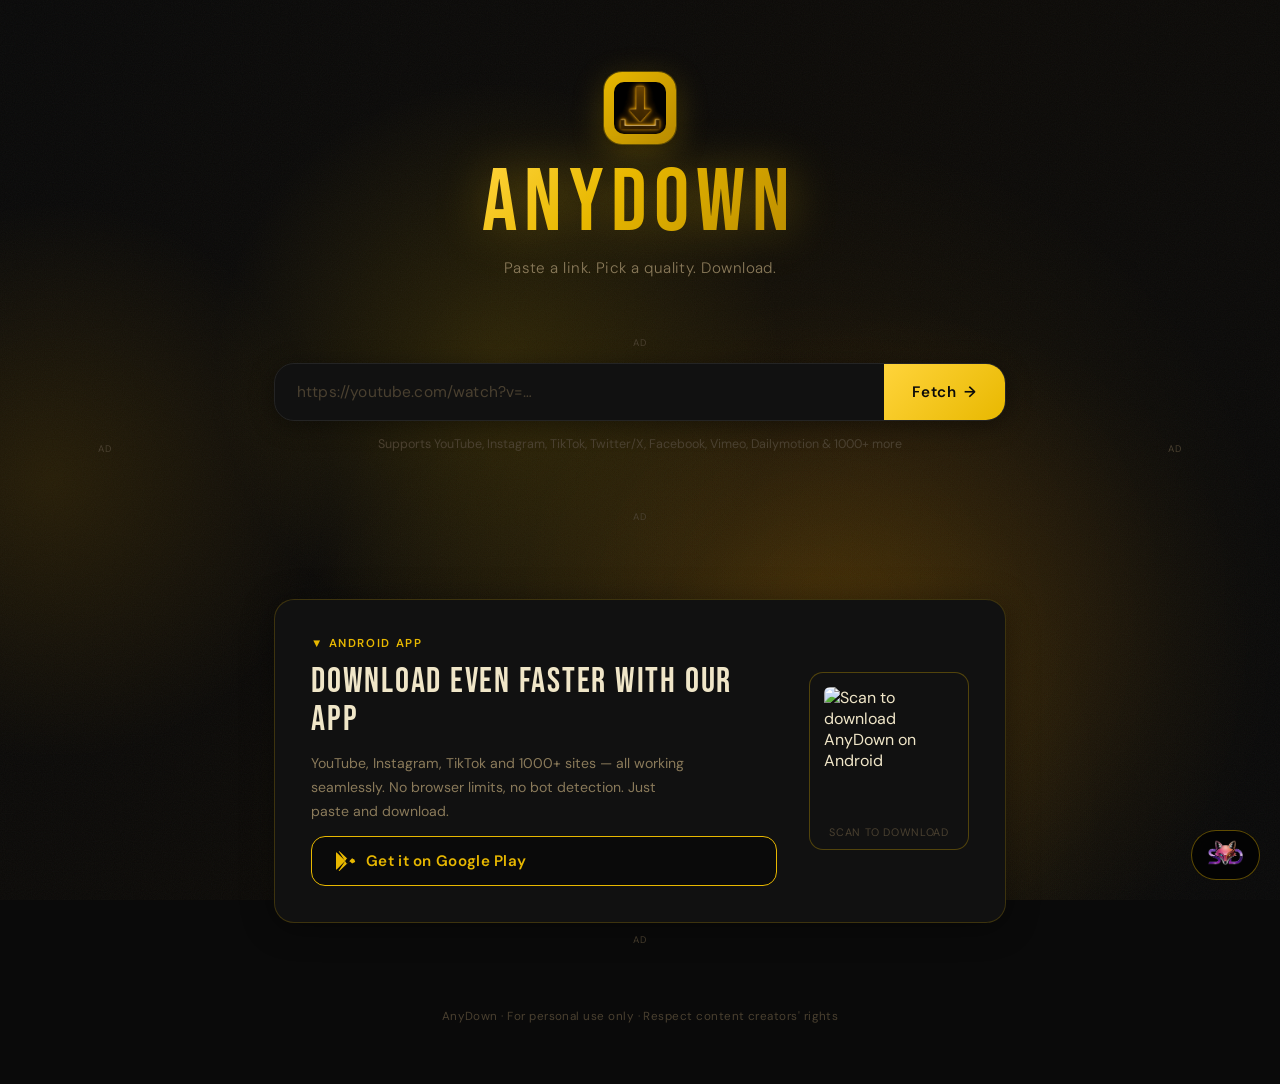
==== index.html @ bb88733a "Update index.html" ====
<!DOCTYPE html>
<html lang="en">
<head>
<!-- Google tag (gtag.js) -->
<script async src="https://www.googletagmanager.com/gtag/js?id=G-8N816RG4R1"></script>
<script>
  window.dataLayer = window.dataLayer || [];
  function gtag(){dataLayer.push(arguments);}
  gtag('js', new Date());
  gtag('config', 'G-8N816RG4R1');
</script>

  <meta charset="UTF-8" />
  <meta name="viewport" content="width=device-width, initial-scale=1.0, viewport-fit=cover" />
  
  <!-- Primary Meta Tags -->
  <title>AnyDown - Free Video Downloader | Download from 1000+ Sites</title>
  <meta name="title" content="AnyDown - Free Video Downloader | Download from YouTube, Instagram, TikTok & 1000+ Sites" />
  <meta name="description" content="Download videos from 1000+ sites. Free, fast, and no registration required. Paste any link and download in HD quality." />
  <meta name="keywords" content="video downloader, youtube downloader, instagram video downloader, tiktok downloader, twitter video downloader, facebook video downloader, free video download, online video downloader, download any video, 4k video downloader" />
  <meta name="author" content="AnyDown" />
  <meta name="robots" content="index, follow, max-snippet:-1, max-image-preview:large, max-video-preview:-1" />
  <meta name="googlebot" content="index, follow" />
  <meta name="bingbot" content="index, follow" />
  
  <!-- Bing Verification -->
  <meta name="msvalidate.01" content="D9B1822529F9A5570E9A62C0C3ECCCCB" />
  
  <!-- Canonical URL -->
  <link rel="canonical" href="https://anydown.silverfoxdynamics.com/" />
  
  <!-- Open Graph / Facebook Meta Tags -->
  <meta property="og:type" content="website" />
  <meta property="og:url" content="https://anydown.silverfoxdynamics.com/" />
  <meta property="og:title" content="AnyDown - Free Video Downloader | Download from 1000+ Sites" />
  <meta property="og:description" content="Download videos from YouTube, Instagram, TikTok, Twitter, Facebook, Vimeo, Dailymotion and 1000+ sites. Free, fast, no registration." />
  <meta property="og:image" content="https://anydown.silverfoxdynamics.com/og-image.png" />
  <meta property="og:image:width" content="1200" />
  <meta property="og:image:height" content="630" />
  <meta property="og:site_name" content="AnyDown" />
  
  <!-- Twitter Card Meta Tags -->
  <meta name="twitter:card" content="summary_large_image" />
  <meta name="twitter:title" content="AnyDown - Free Video Downloader" />
  <meta name="twitter:description" content="Download videos from YouTube, Instagram, TikTok, Twitter, Facebook, Vimeo, Dailymotion and 1000+ sites." />
  
  <!-- Additional SEO Enhancements -->
  <meta name="theme-color" content="#E8B800" />
  <meta name="mobile-web-app-capable" content="yes" />
  <meta name="apple-mobile-web-app-title" content="AnyDown" />
  
  <!-- Resource Hints -->
  <link rel="preconnect" href="https://fonts.googleapis.com" />
  <link rel="preconnect" href="https://fonts.gstatic.com" crossorigin />
  <link rel="dns-prefetch" href="https://api.silverfoxdynamics.com" />
  <link rel="dns-prefetch" href="https://walkingdrunkard.com" />
  
  <!-- Schema.org Structured Data -->
  <script type="application/ld+json">
  {
    "@context": "https://schema.org",
    "@type": "WebApplication",
    "name": "AnyDown",
    "url": "https://anydown.silverfoxdynamics.com",
    "description": "Free online video downloader supporting YouTube, Instagram, TikTok, Twitter, Facebook, Vimeo, Dailymotion and 1000+ platforms",
    "applicationCategory": "Multimedia",
    "operatingSystem": "All",
    "offers": {
      "@type": "Offer",
      "price": "0",
      "priceCurrency": "USD"
    },
    "featureList": "Download videos from 1000+ sites, Multiple quality options, No registration required, Fast downloads"
  }
  </script>
  
  <!-- ============================================ -->
  <!-- ADSTERRA SMARTLINK CONFIGURATION             -->
  <!-- ============================================ -->
  <script>
    window.ADSTERRA_CONFIG = {
      // Smartlink URL - opens in new tab when download button is clicked
      smartlinkUrl: 'https://walkingdrunkard.com/hmsgefqpcn?key=4d6e7561a3b59bff0fdc75b8e69f21e9'
    };
  </script>
  
  <link rel="icon" href="favicon.png" type="image/x-icon" />
  <link rel="stylesheet" href="style.css" />
  <link href="https://fonts.googleapis.com/css2?family=Bebas+Neue&family=DM+Sans:wght@300;400;500;600&display=swap" rel="stylesheet" />
  <link rel="manifest" href="/manifest.json">
  
  <style>
    /* Base styles */
    body {
      margin: 0;
      padding: 0;
      overflow-x: hidden;
    }
    
    .header {
      position: relative;
      z-index: 20;
    }
    
    /* ============================================ */
    /* ADSTERRA AD SLOT STYLES - NO OVERFLOW        */
    /* ============================================ */
    
    .ad-slot {
      display: flex;
      justify-content: center;
      align-items: center;
      margin: 10px auto;
      text-align: center;
      max-width: 100%;
      overflow: hidden;
    }
    
    .ad-label {
      font-size: 0.6rem;
      color: var(--text-muted, #4A4030);
      text-align: center;
      margin-bottom: 4px;
      text-transform: uppercase;
      letter-spacing: 0.08em;
    }
    
    /* Right Rail Skyscraper - Desktop only */
    .desktop-right-rail {
      position: fixed;
      right: 20px;
      top: 50%;
      transform: translateY(-50%);
      width: 170px;
      z-index: 40;
      display: none;
    }
    
    /* Left Rail Vertical Banner - Desktop only */
    .desktop-left-rail {
      position: fixed;
      left: 20px;
      top: 50%;
      transform: translateY(-50%);
      width: 170px;
      z-index: 40;
      display: none;
    }
    
    /* Ad containers - ensure no overflow */
    .ad-container {
      display: flex;
      justify-content: center;
      align-items: center;
      max-width: 100%;
      overflow: hidden;
    }
    
    /* Leaderboard wrapper */
    .leaderboard-wrap {
      max-width: 780px;
      margin-left: auto;
      margin-right: auto;
      width: 100%;
    }
    
    /* Mobile banner wrapper */
    .mobile-banner-wrap {
      display: flex;
      justify-content: center;
      width: 100%;
    }
    
    /* Desktop banner wrapper */
    .desktop-banner-wrap {
      display: flex;
      justify-content: center;
      width: 100%;
    }
    
    /* Rectangle ad */
    .soft-ad-break {
      margin: 16px auto 8px;
      width: 100%;
      max-width: 300px;
    }
    
    /* Ensure all iframes and ad content are responsive */
    iframe {
      max-width: 100%;
      border: none;
    }
    
    /* Hide scrollbar from body when ads cause overflow */
    html, body {
      overflow-x: hidden;
      max-width: 100%;
    }
    
    /* Fallback indicator banner */
    .fallback-banner {
      position: fixed;
      bottom: 20px;
      left: 50%;
      transform: translateX(-50%);
      background: rgba(232, 184, 0, 0.95);
      color: #0A0A0A;
      padding: 8px 16px;
      border-radius: 40px;
      font-size: 0.75rem;
      font-weight: 500;
      z-index: 1001;
      backdrop-filter: blur(4px);
      pointer-events: none;
      animation: fadeOut 3s ease forwards;
      white-space: nowrap;
    }
    
    @keyframes fadeOut {
      0%, 70% { opacity: 1; transform: translateX(-50%) translateY(0); }
      100% { opacity: 0; transform: translateX(-50%) translateY(20px); visibility: hidden; }
    }
    
    /* Desktop breakpoints */
    @media (min-width: 1200px) {
      .desktop-right-rail { display: block; }
      .desktop-left-rail { display: block; }
    }
    
    @media (max-width: 1199px) {
      .desktop-right-rail { display: none; }
      .desktop-left-rail { display: none; }
    }
    
    @media (max-width: 768px) {
      .desktop-leaderboard { display: none !important; }
      .desktop-banner-wrap { display: none !important; }
      .mobile-banner-wrap { display: flex !important; }
    }
    
    @media (min-width: 769px) {
      .desktop-leaderboard { display: flex !important; }
      .mobile-banner-wrap { display: none !important; }
      .desktop-banner-wrap { display: flex !important; }
    }
    
    /* Ensure core elements stay above ad layers */
    .result-card, .search-section, .app-banner, .header {
      position: relative;
      z-index: 2;
    }
    
    /* ============================================ */
    /* PWA INSTALL BUTTON STYLES                    */
    /* ============================================ */
    .pwa-install-btn {
      position: fixed;
      bottom: 80px;
      left: 20px;
      width: 56px;
      height: 56px;
      border-radius: 50%;
      background: linear-gradient(135deg, #E8B800 0%, #D4A800 100%);
      border: none;
      cursor: pointer;
      display: none;
      align-items: center;
      justify-content: center;
      z-index: 1000;
      box-shadow: 0 4px 15px rgba(232, 184, 0, 0.4);
      transition: all 0.3s cubic-bezier(0.23, 1, 0.32, 1);
      animation: float 2s ease-in-out infinite;
    }
    
    .pwa-install-btn:hover {
      transform: scale(1.08);
      box-shadow: 0 6px 20px rgba(232, 184, 0, 0.6);
    }
    
    .pwa-install-btn svg {
      width: 28px;
      height: 28px;
      stroke: #0A0A0A;
      stroke-width: 2;
      fill: none;
    }
    
    @keyframes float {
      0%, 100% { transform: translateY(0); }
      50% { transform: translateY(-8px); }
    }
    
    @media (max-width: 768px) {
      .pwa-install-btn { bottom: 70px; left: 16px; width: 52px; height: 52px; }
      .pwa-install-btn svg { width: 26px; height: 26px; }
    }
    
    @media (max-width: 600px) {
      .pwa-install-btn { bottom: 60px; left: 14px; width: 48px; height: 48px; }
      .pwa-install-btn svg { width: 24px; height: 24px; }
      .wrapper { padding-top: 20px !important; }
    }
  </style>
  <meta name="google-site-verification" content="hX33F0u8wTboJWJRPlYc8gOONmR2DuDOp7kxgEkN5ds" />
</head>
<body>

  <canvas id="bgCanvas"></canvas>
  <div class="noise"></div>

  <!-- PWA INSTALL BUTTON -->
  <button id="installPWA-btn" class="pwa-install-btn" title="Install AnyDown App">
    <svg viewBox="0 0 24 24" fill="none" stroke="currentColor" stroke-width="2">
      <path d="M12 5v14m-7-7h14"/>
    </svg>
  </button>

  <!-- ============================================ -->
  <!-- ADSTERRA: RIGHT RAIL - Skyscraper 160x600    -->
  <!-- ============================================ -->
  <div class="desktop-right-rail">
    <div class="ad-label">Ad</div>
    <div class="ad-container">
      <script>
        atOptions = {
          'key' : 'c17371064e0173ed806fb86b9f5ff4bb',
          'format' : 'iframe',
          'height' : 600,
          'width' : 160,
          'params' : {}
        };
      </script>
      <script src="https://walkingdrunkard.com/c17371064e0173ed806fb86b9f5ff4bb/invoke.js"></script>
    </div>
  </div>
  
  <!-- ============================================ -->
  <!-- ADSTERRA: LEFT RAIL - Vertical Banner 160x300-->
  <!-- ============================================ -->
  <div class="desktop-left-rail">
    <div class="ad-label">Ad</div>
    <div class="ad-container">
      <script>
        atOptions = {
          'key' : '45f968f2d08b7ec1326b5112709b489e',
          'format' : 'iframe',
          'height' : 300,
          'width' : 160,
          'params' : {}
        };
      </script>
      <script src="https://walkingdrunkard.com/45f968f2d08b7ec1326b5112709b489e/invoke.js"></script>
    </div>
  </div>
  
  <div class="wrapper">
    <!-- HEADER -->
    <header class="header">
      <div class="logo-mark" onclick="location.reload();" style="cursor: pointer;" title="Refresh page">
        <img src="favicon.png" alt="AnyDown logo" class="favicon-img" onerror="this.style.display='none'" />
        <span class="logo-fallback">▼</span>
      </div>
      <h1 class="brand">AnyDown</h1>
      <p class="tagline">Paste a link. Pick a quality. Download.</p>
    </header>

    <!-- ============================================ -->
    <!-- ADSTERRA: TOP LEADERBOARD 728x90 / 320x50    -->
    <!-- ============================================ -->
    <div class="leaderboard-wrap">
      <!-- Desktop 728x90 -->
      <div class="ad-slot desktop-leaderboard">
        <div class="ad-label">Ad</div>
        <div class="ad-container">
          <script>
            atOptions = {
              'key' : '341e650f933941d93f6b6e3a9cd32517',
              'format' : 'iframe',
              'height' : 90,
              'width' : 728,
              'params' : {}
            };
          </script>
          <script src="https://walkingdrunkard.com/341e650f933941d93f6b6e3a9cd32517/invoke.js"></script>
        </div>
      </div>
      
      <!-- Mobile 320x50 -->
      <div class="ad-slot mobile-banner-wrap">
        <div class="ad-label">Ad</div>
        <div class="ad-container">
          <script>
            atOptions = {
              'key' : '0defcc1a509609139403a224b28cebfd',
              'format' : 'iframe',
              'height' : 50,
              'width' : 320,
              'params' : {}
            };
          </script>
          <script src="https://walkingdrunkard.com/0defcc1a509609139403a224b28cebfd/invoke.js"></script>
        </div>
      </div>
    </div>

    <!-- SEARCH BAR -->
    <section class="search-section">
      <div class="search-bar" id="searchBar">
        <input type="url" id="urlInput" class="url-input" placeholder="https://youtube.com/watch?v=…" autocomplete="off" spellcheck="false" />
        <button id="fetchBtn" class="fetch-btn" aria-label="Fetch video">
          <span class="btn-text">Fetch</span>
          <span class="btn-arrow">→</span>
        </button>
      </div>
      <p class="supported-hint">Supports YouTube, Instagram, TikTok, Twitter/X, Facebook, Vimeo, Dailymotion &amp; 1000+ more</p>
    </section>

    <!-- RESULT AREA -->
    <section class="result-section" id="resultSection" aria-live="polite">
      <div class="state-loading" id="stateLoading" hidden>
        <div class="spinner"><div class="spinner-ring"></div><div class="spinner-ring spinner-ring--2"></div></div>
        <p class="loading-text">Fetching video info…</p>
      </div>
      <div class="state-error" id="stateError" hidden>
        <div class="error-icon">✕</div>
        <p class="error-msg" id="errorMsg">Something went wrong. Please check the URL and try again.</p>
      </div>
      <div class="state-yt-busy" id="stateYtBusy" hidden>
        <div class="yt-busy-card">
          <div class="yt-busy-icon"><svg viewBox="0 0 48 48" fill="none" xmlns="http://www.w3.org/2000/svg" width="44" height="44"><rect width="48" height="48" rx="12" fill="#E8B800" opacity="0.12"/><path d="M34.5 16.8C34.2 15.7 33.3 14.8 32.2 14.5C30.2 14 24 14 24 14C24 14 17.8 14 15.8 14.5C14.7 14.8 13.8 15.7 13.5 16.8C13 18.8 13 24 13 24C13 24 13 29.2 13.5 31.2C13.8 32.3 14.7 33.2 15.8 33.5C17.8 34 24 34 24 34C24 34 30.2 34 32.2 33.5C33.3 33.2 34.2 32.3 34.5 31.2C35 29.2 35 24 35 24C35 24 35 18.8 34.5 16.8Z" fill="#E8B800"/><path d="M21 28.5L28.5 24L21 19.5V28.5Z" fill="#0A0A0A"/></svg></div>
          <h3 class="yt-busy-title">YouTube is a bit busy right now</h3>
          <p class="yt-busy-desc">Our web server can't reach YouTube at the moment due to bot protection. For instant YouTube downloads, use our free Android app — it works perfectly.</p>
          <a href="https://play.google.com/store/apps/details?id=com.any.down.video.downloader.videodownloader" target="_blank" rel="noopener noreferrer" class="playstore-btn"><svg viewBox="0 0 24 24" width="20" height="20" fill="currentColor"><path d="M3.18 23.76c.3.17.64.24.98.2l12.49-11.9-3.47-3.47L3.18 23.76zM.48 1.6A1.5 1.5 0 0 0 0 2.7v18.6c0 .43.17.83.48 1.1l.08.08 10.43-10.43v-.25L.56 1.52.48 1.6zM22.3 10.5l-2.97-1.69-3.3 3.14 3.3 3.15 3-1.71c.85-.48.85-1.27-.03-1.89zM4.16.24L16.65 12.1l-3.47 3.47L3.18.44A1.2 1.2 0 0 1 4.16.24z"/></svg>Get it on Google Play</a>
          <p class="yt-busy-hint">Free · No ads · Works on all Android devices</p>
        </div>
      </div>
      <div class="state-yt-busy" id="stateIgBusy" hidden>
        <div class="yt-busy-card">
          <div class="yt-busy-icon"><svg viewBox="0 0 48 48" fill="none" xmlns="http://www.w3.org/2000/svg" width="44" height="44"><rect width="48" height="48" rx="12" fill="#E8B800" opacity="0.12"/><path d="M24 4C12.954 4 4 12.954 4 24s8.954 20 20 20 20-8.954 20-20S35.046 4 24 4zm-4 28h-4V16h4v16zm12 0h-4V16h4v16z" fill="#E8B800"/><rect x="16" y="16" width="16" height="16" fill="#0A0A0A"/></svg></div>
          <h3 class="yt-busy-title">Instagram is a bit busy right now</h3>
          <p class="yt-busy-desc">Our web server can't reach Instagram at the moment due to rate limiting or bot protection. For instant Instagram downloads, use our free Android app — it works perfectly.</p>
          <a href="https://play.google.com/store/apps/details?id=com.any.down.video.downloader.videodownloader" target="_blank" rel="noopener noreferrer" class="playstore-btn"><svg viewBox="0 0 24 24" width="20" height="20" fill="currentColor"><path d="M3.18 23.76c.3.17.64.24.98.2l12.49-11.9-3.47-3.47L3.18 23.76zM.48 1.6A1.5 1.5 0 0 0 0 2.7v18.6c0 .43.17.83.48 1.1l.08.08 10.43-10.43v-.25L.56 1.52.48 1.6zM22.3 10.5l-2.97-1.69-3.3 3.14 3.3 3.15 3-1.71c.85-.48.85-1.27-.03-1.89zM4.16.24L16.65 12.1l-3.47 3.47L3.18.44A1.2 1.2 0 0 1 4.16.24z"/></svg>Get it on Google Play</a>
          <p class="yt-busy-hint">Free · No ads · Works on all Android devices</p>
        </div>
      </div>
      <div class="result-card" id="resultCard" hidden>
        <div class="card-media"><img id="thumbImg" src="" alt="Video thumbnail" class="thumb" /><div class="card-overlay"></div></div>
        <div class="card-body"><h2 class="video-title" id="videoTitle"></h2><p class="video-meta" id="videoMeta"></p><div class="formats-label">Available formats</div><div class="formats-grid" id="formatsGrid"></div></div>
      </div>
    </section>

    <!-- ============================================ -->
    <!-- ADSTERRA: SOFT AD BREAK 300x250              -->
    <!-- ============================================ -->
    <div class="ad-slot soft-ad-break">
      <div class="ad-label">Ad</div>
      <div class="ad-container">
        <script>
          atOptions = {
            'key' : '3403952940f393d6388a375a5c88546d',
            'format' : 'iframe',
            'height' : 250,
            'width' : 300,
            'params' : {}
          };
        </script>
        <script src="https://walkingdrunkard.com/3403952940f393d6388a375a5c88546d/invoke.js"></script>
      </div>
    </div>
    
    <!-- APP BANNER -->
    <section class="app-banner">
      <div class="app-banner-inner">
        <div class="app-banner-text"><p class="app-banner-eyebrow">▼ Android App</p><h2 class="app-banner-title">Download even faster with our app</h2><p class="app-banner-desc">YouTube, Instagram, TikTok and 1000+ sites — all working seamlessly. No browser limits, no bot detection. Just paste and download.</p><a href="https://play.google.com/store/apps/details?id=com.any.down.video.downloader.videodownloader" target="_blank" rel="noopener noreferrer" class="playstore-btn playstore-btn--dark"><svg viewBox="0 0 24 24" width="20" height="20" fill="currentColor"><path d="M3.18 23.76c.3.17.64.24.98.2l12.49-11.9-3.47-3.47L3.18 23.76zM.48 1.6A1.5 1.5 0 0 0 0 2.7v18.6c0 .43.17.83.48 1.1l.08.08 10.43-10.43v-.25L.56 1.52.48 1.6zM22.3 10.5l-2.97-1.69-3.3 3.14 3.3 3.15 3-1.71c.85-.48.85-1.27-.03-1.89zM4.16.24L16.65 12.1l-3.47 3.47L3.18.44A1.2 1.2 0 0 1 4.16.24z"/></svg>Get it on Google Play</a></div>
        <div class="app-banner-qr"><div class="qr-frame"><img src="https://api.qrserver.com/v1/create-qr-code/?size=200x200&data=https%3A%2F%2Fplay.google.com%2Fstore%2Fapps%2Fdetails%3Fid%3Dcom.any.down.video.downloader.videodownloader&bgcolor=111111&color=E8B800&qzone=2" alt="Scan to download AnyDown on Android" class="qr-img" width="130" height="130" /><p class="qr-label">Scan to download</p></div></div>
      </div>
    </section>
    
    <!-- ============================================ -->
    <!-- ADSTERRA: BANNER 468x60 (Desktop only)       -->
    <!-- ============================================ -->
    <div class="ad-slot desktop-banner-wrap">
      <div class="ad-label">Ad</div>
      <div class="ad-container">
        <script>
          atOptions = {
            'key' : '5c46d258532be8fa2965609bc742548c',
            'format' : 'iframe',
            'height' : 60,
            'width' : 468,
            'params' : {}
          };
        </script>
        <script src="https://walkingdrunkard.com/5c46d258532be8fa2965609bc742548c/invoke.js"></script>
      </div>
    </div>

    <!-- FOOTER -->
    <footer class="footer"><p>AnyDown · For personal use only · Respect content creators' rights</p></footer>
    
  </div>

  <!-- BRANDED FOOTER LINK - SilverFox Dynamics -->
  <div style="position: fixed; bottom: 20px; right: 20px; z-index: 1000;">
    <a href="https://silverfoxdynamics.com" 
       target="_blank" 
       rel="noopener noreferrer"
       style="display: block; background: rgba(0,0,0,0.7); backdrop-filter: blur(8px); border-radius: 40px; padding: 8px 16px; border: 1px solid rgba(232,184,0,0.4); transition: all 0.3s ease; text-decoration: none;">
      <img src="sfd.png" 
           alt="SilverFox Dynamics" 
           style="height: 32px; width: auto; display: block;"
           onerror="this.style.display='none'; this.nextElementSibling.style.display='block';" />
      <span style="display: none; color: var(--mustard); font-size: 14px; font-weight: 500;">SilverFox</span>
    </a>
  </div>

  <!-- core script.js -->
  <script src="script.js"></script>

  <!-- Register Service Worker & PWA Install Prompt -->
  <script>
    // Register Service Worker
    if ('serviceWorker' in navigator) {
      window.addEventListener('load', function() {
        navigator.serviceWorker.register('/sw.js')
          .then(function(registration) {
            console.log('AnyDown Service Worker registered:', registration.scope);
          })
          .catch(function(error) {
            console.log('AnyDown Service Worker registration failed:', error);
          });
      });
    }

    // PWA Install Prompt
    let deferredPrompt;
    const installBtn = document.getElementById('installPWA-btn');

    window.addEventListener('beforeinstallprompt', (e) => {
      e.preventDefault();
      deferredPrompt = e;
      if (installBtn) {
        installBtn.style.display = 'flex';
      }
      console.log('AnyDown: Install prompt available');
    });

    if (installBtn) {
      installBtn.addEventListener('click', async () => {
        if (!deferredPrompt) {
          console.log('AnyDown: No deferred prompt available');
          return;
        }
        deferredPrompt.prompt();
        const { outcome } = await deferredPrompt.userChoice;
        console.log(`AnyDown: User response: ${outcome}`);
        deferredPrompt = null;
        installBtn.style.display = 'none';
      });
    }

    window.addEventListener('appinstalled', () => {
      console.log('AnyDown: PWA installed successfully');
      deferredPrompt = null;
      if (installBtn) {
        installBtn.style.display = 'none';
      }
    });
  </script>

  <!-- Debug helper to show fallback status -->
  <div id="fallbackNotification" style="display: none;"></div>
</body>
</html>
---- style.css ----
/* ═══════════════════════════════════════════════
   AnyDown — style.css
   Palette: Mustard (#E8B800) + Black/Near-Black
   ═══════════════════════════════════════════════ */

:root {
  --mustard:        #E8B800;
  --mustard-light:  #FFD43B;
  --mustard-dark:   #B88A00;
  --mustard-glow:   rgba(232, 184, 0, 0.35);
  --black:          #0A0A0A;
  --surface:        #111111;
  --surface-2:      #1A1A1A;
  --surface-3:      #242424;
  --text-primary:   #F0E6C8;
  --text-secondary: #8A7A5A;
  --text-muted:     #4A4030;
  --radius-sm:      8px;
  --radius-md:      14px;
  --radius-lg:      20px;
  --transition:     0.3s cubic-bezier(0.4, 0, 0.2, 1);
}

*, *::before, *::after { box-sizing: border-box; margin: 0; padding: 0; }
html { font-size: 16px; scroll-behavior: smooth; }

body {
  font-family: 'DM Sans', sans-serif;
  background: var(--black);
  color: var(--text-primary);
  min-height: 100vh;
  overflow-x: hidden;
  position: relative;
}

#bgCanvas {
  position: fixed;
  inset: 0;
  width: 100%;
  height: 100%;
  z-index: 0;
  pointer-events: none;
}

.noise {
  position: fixed;
  inset: 0;
  z-index: 1;
  pointer-events: none;
  opacity: 0.04;
  background-image: url("data:image/svg+xml,%3Csvg viewBox='0 0 256 256' xmlns='http://www.w3.org/2000/svg'%3E%3Cfilter id='n'%3E%3CfeTurbulence type='fractalNoise' baseFrequency='0.9' numOctaves='4' stitchTiles='stitch'/%3E%3C/filter%3E%3Crect width='100%25' height='100%25' filter='url(%23n)'/%3E%3C/svg%3E");
  background-size: 256px 256px;
}

.wrapper {
  position: relative;
  z-index: 2;
  max-width: 780px;
  margin: 0 auto;
  padding: 0 24px 60px;
  display: flex;
  flex-direction: column;
  align-items: center;
  min-height: 100vh;
}

/* ════════════════════════════
   HEADER
════════════════════════════ */
.header {
  text-align: center;
  padding: 72px 0 48px;
  display: flex;
  flex-direction: column;
  align-items: center;
  gap: 10px;
}

.logo-mark {
  width: 72px;
  height: 72px;
  border-radius: 18px;
  background: linear-gradient(135deg, var(--mustard), var(--mustard-dark));
  display: flex;
  align-items: center;
  justify-content: center;
  box-shadow:
    0 0 0 1px rgba(232,184,0,0.3),
    0 8px 32px rgba(232,184,0,0.25),
    0 2px 8px rgba(0,0,0,0.6);
  margin-bottom: 6px;
  position: relative;
  overflow: hidden;
  transition: transform var(--transition), box-shadow var(--transition);
}
.logo-mark:hover {
  transform: scale(1.05) rotate(-2deg);
  box-shadow:
    0 0 0 1px rgba(232,184,0,0.5),
    0 12px 48px rgba(232,184,0,0.4),
    0 2px 8px rgba(0,0,0,0.6);
}
.favicon-img {
  width: 52px;
  height: 52px;
  object-fit: contain;
  border-radius: 10px;
}
.logo-fallback {
  font-size: 28px;
  color: var(--black);
  font-weight: 900;
  line-height: 1;
}
.favicon-img + .logo-fallback { display: none; }

.brand {
  font-family: 'Bebas Neue', 'Impact', sans-serif;
  font-size: clamp(3.2rem, 10vw, 5.5rem);
  font-weight: 400;
  letter-spacing: 0.08em;
  line-height: 1;
  background: linear-gradient(135deg, var(--mustard-light) 0%, var(--mustard) 40%, var(--mustard-dark) 100%);
  -webkit-background-clip: text;
  -webkit-text-fill-color: transparent;
  background-clip: text;
  filter: drop-shadow(0 0 24px var(--mustard-glow));
  animation: brandReveal 0.9s cubic-bezier(0.2, 0.8, 0.2, 1) both;
}

@keyframes brandReveal {
  from { opacity: 0; transform: translateY(20px) scaleX(0.9); letter-spacing: 0.2em; }
  to   { opacity: 1; transform: translateY(0) scaleX(1); }
}

.tagline {
  font-size: 0.95rem;
  color: var(--text-secondary);
  font-weight: 300;
  letter-spacing: 0.03em;
  animation: fadeUp 0.7s 0.3s both;
}

@keyframes fadeUp {
  from { opacity: 0; transform: translateY(12px); }
  to   { opacity: 1; transform: translateY(0); }
}

/* ════════════════════════════
   SEARCH BAR
════════════════════════════ */
.search-section {
  width: 100%;
  display: flex;
  flex-direction: column;
  align-items: center;
  gap: 14px;
  animation: fadeUp 0.7s 0.45s both;
}

.search-bar {
  width: 100%;
  display: flex;
  background: var(--surface);
  border: 1.5px solid var(--surface-3);
  border-radius: var(--radius-lg);
  overflow: hidden;
  transition: border-color var(--transition), box-shadow var(--transition);
  box-shadow: 0 4px 24px rgba(0,0,0,0.4);
}

.search-bar:focus-within {
  border-color: var(--mustard);
  box-shadow: 0 0 0 3px var(--mustard-glow), 0 8px 32px rgba(0,0,0,0.5);
}

.url-input {
  flex: 1;
  background: transparent;
  border: none;
  outline: none;
  padding: 18px 22px;
  font-family: 'DM Sans', sans-serif;
  font-size: 0.97rem;
  color: var(--text-primary);
  letter-spacing: 0.01em;
}
.url-input::placeholder { color: var(--text-muted); }

.fetch-btn {
  display: flex;
  align-items: center;
  gap: 8px;
  background: linear-gradient(135deg, var(--mustard-light), var(--mustard));
  color: var(--black);
  border: none;
  padding: 18px 28px;
  font-family: 'DM Sans', sans-serif;
  font-size: 0.95rem;
  font-weight: 600;
  cursor: pointer;
  letter-spacing: 0.04em;
  transition: filter var(--transition), transform var(--transition);
  white-space: nowrap;
}
.fetch-btn:hover { filter: brightness(1.1); }
.fetch-btn:active { transform: scale(0.97); filter: brightness(0.95); }
.fetch-btn:disabled { opacity: 0.5; cursor: not-allowed; transform: none; }

.btn-arrow {
  display: inline-block;
  transition: transform var(--transition);
}
.fetch-btn:hover:not(:disabled) .btn-arrow { transform: translateX(3px); }

.supported-hint {
  font-size: 0.78rem;
  color: var(--text-muted);
  text-align: center;
  line-height: 1.5;
}

/* ════════════════════════════
   RESULT SECTION
════════════════════════════ */
.result-section {
  width: 100%;
  margin-top: 40px;
}

/* ── Loading ── */
.state-loading {
  display: flex;
  flex-direction: column;
  align-items: center;
  gap: 20px;
  padding: 60px 0;
}

.spinner {
  position: relative;
  width: 52px;
  height: 52px;
}
.spinner-ring {
  position: absolute;
  inset: 0;
  border-radius: 50%;
  border: 2.5px solid transparent;
  border-top-color: var(--mustard);
  animation: spin 1s linear infinite;
}
.spinner-ring--2 {
  inset: 8px;
  border-top-color: transparent;
  border-right-color: var(--mustard-dark);
  animation-duration: 0.7s;
  animation-direction: reverse;
}
@keyframes spin { to { transform: rotate(360deg); } }

.loading-text {
  color: var(--text-secondary);
  font-size: 0.9rem;
  letter-spacing: 0.06em;
  text-transform: uppercase;
  font-weight: 300;
}

/* ── Generic Error ── */
.state-error {
  display: flex;
  flex-direction: column;
  align-items: center;
  gap: 14px;
  padding: 48px 24px;
  background: rgba(255, 60, 60, 0.06);
  border: 1px solid rgba(255, 60, 60, 0.2);
  border-radius: var(--radius-lg);
  text-align: center;
  animation: fadeUp 0.4s both;
}
.error-icon {
  width: 44px;
  height: 44px;
  border-radius: 50%;
  background: rgba(255, 60, 60, 0.15);
  border: 1.5px solid rgba(255,60,60,0.4);
  display: flex;
  align-items: center;
  justify-content: center;
  font-size: 1.1rem;
  color: #FF6B6B;
}
.error-msg {
  color: #FF9090;
  font-size: 0.92rem;
  line-height: 1.6;
}

/* ── YouTube Busy Card ── */
.state-yt-busy {
  animation: fadeUp 0.5s both;
}

.yt-busy-card {
  background: var(--surface);
  border: 1.5px solid rgba(232, 184, 0, 0.25);
  border-radius: var(--radius-lg);
  padding: 40px 32px 36px;
  display: flex;
  flex-direction: column;
  align-items: center;
  text-align: center;
  gap: 16px;
  box-shadow: 0 4px 32px rgba(232, 184, 0, 0.08);
}

.yt-busy-icon {
  margin-bottom: 4px;
}

.yt-busy-title {
  font-family: 'DM Sans', sans-serif;
  font-size: 1.25rem;
  font-weight: 600;
  color: var(--mustard-light);
  line-height: 1.3;
}

.yt-busy-desc {
  font-size: 0.92rem;
  color: var(--text-secondary);
  line-height: 1.7;
  max-width: 420px;
}

.yt-busy-hint {
  font-size: 0.75rem;
  color: var(--text-muted);
  letter-spacing: 0.04em;
  margin-top: -4px;
}

/* ── Play Store Button (shared) ── */
.playstore-btn {
  display: inline-flex;
  align-items: center;
  gap: 10px;
  background: var(--mustard);
  color: var(--black);
  border: none;
  border-radius: var(--radius-md);
  padding: 14px 24px;
  font-family: 'DM Sans', sans-serif;
  font-size: 0.95rem;
  font-weight: 600;
  text-decoration: none;
  cursor: pointer;
  letter-spacing: 0.02em;
  transition: filter var(--transition), transform var(--transition), box-shadow var(--transition);
  white-space: nowrap;
}
.playstore-btn:hover {
  filter: brightness(1.1);
  transform: translateY(-2px);
  box-shadow: 0 6px 24px rgba(232, 184, 0, 0.35);
}
.playstore-btn:active {
  transform: translateY(0) scale(0.97);
  filter: brightness(0.95);
}

/* Dark variant used in banner (black bg on mustard border) */
.playstore-btn--dark {
  background: var(--black);
  color: var(--mustard);
  border: 1.5px solid var(--mustard);
}
.playstore-btn--dark:hover {
  background: var(--mustard);
  color: var(--black);
}

/* ── Result Card ── */
.result-card {
  background: var(--surface);
  border: 1px solid var(--surface-3);
  border-radius: var(--radius-lg);
  overflow: hidden;
  box-shadow: 0 8px 40px rgba(0,0,0,0.55);
  animation: cardReveal 0.5s cubic-bezier(0.2, 0.8, 0.2, 1) both;
}

@keyframes cardReveal {
  from { opacity: 0; transform: translateY(28px) scale(0.97); }
  to   { opacity: 1; transform: translateY(0) scale(1); }
}

.card-media {
  position: relative;
  width: 100%;
  aspect-ratio: 16/9;
  background: var(--surface-2);
  overflow: hidden;
}
.thumb {
  width: 100%;
  height: 100%;
  object-fit: cover;
  display: block;
  transition: transform 0.6s ease;
}
.result-card:hover .thumb { transform: scale(1.03); }

.card-overlay {
  position: absolute;
  inset: 0;
  background: linear-gradient(to bottom, transparent 50%, rgba(10,10,10,0.75) 100%);
}

.card-body { padding: 28px 28px 32px; }

.video-title {
  font-family: 'DM Sans', sans-serif;
  font-size: clamp(1rem, 2.5vw, 1.2rem);
  font-weight: 600;
  color: var(--text-primary);
  line-height: 1.45;
  margin-bottom: 6px;
}

.video-meta {
  font-size: 0.82rem;
  color: var(--text-secondary);
  margin-bottom: 28px;
  letter-spacing: 0.02em;
}

.formats-label {
  font-size: 0.72rem;
  font-weight: 600;
  letter-spacing: 0.12em;
  text-transform: uppercase;
  color: var(--mustard-dark);
  margin-bottom: 14px;
}

.formats-grid {
  display: grid;
  grid-template-columns: repeat(auto-fill, minmax(200px, 1fr));
  gap: 10px;
}

.format-item {
  background: var(--surface-2);
  border: 1px solid var(--surface-3);
  border-radius: var(--radius-md);
  padding: 14px 16px;
  display: flex;
  align-items: center;
  justify-content: space-between;
  gap: 12px;
  transition: border-color var(--transition), background var(--transition), transform var(--transition);
}
.format-item:hover {
  border-color: var(--mustard-dark);
  background: var(--surface-3);
  transform: translateY(-2px);
}

.format-info { flex: 1; min-width: 0; }
.format-quality { font-size: 0.95rem; font-weight: 600; color: var(--text-primary); line-height: 1.2; }
.format-ext { font-size: 0.72rem; color: var(--text-secondary); text-transform: uppercase; letter-spacing: 0.08em; margin-top: 2px; }
.format-size { font-size: 0.72rem; color: var(--text-muted); margin-top: 2px; }

.dl-btn {
  background: transparent;
  border: 1.5px solid var(--mustard);
  color: var(--mustard);
  border-radius: var(--radius-sm);
  width: 34px;
  height: 34px;
  display: flex;
  align-items: center;
  justify-content: center;
  cursor: pointer;
  font-size: 1rem;
  transition: background var(--transition), color var(--transition), transform var(--transition), box-shadow var(--transition);
  flex-shrink: 0;
  text-decoration: none;
}
.dl-btn:hover {
  background: var(--mustard);
  color: var(--black);
  box-shadow: 0 0 14px var(--mustard-glow);
  transform: scale(1.1);
}
.dl-btn:active { transform: scale(0.95); }

.format-group-label {
  grid-column: 1 / -1;
  font-size: 0.68rem;
  font-weight: 600;
  letter-spacing: 0.12em;
  text-transform: uppercase;
  color: var(--text-muted);
  padding: 8px 0 4px;
  border-top: 1px solid var(--surface-3);
  margin-top: 6px;
}

/* ════════════════════════════
   APP BANNER
════════════════════════════ */
.app-banner {
  width: 100%;
  margin-top: 64px;
  background: var(--surface);
  border: 1.5px solid rgba(232, 184, 0, 0.2);
  border-radius: var(--radius-lg);
  overflow: hidden;
  box-shadow: 0 4px 32px rgba(0,0,0,0.4);
  animation: fadeUp 0.7s 0.6s both;
}

.app-banner-inner {
  display: flex;
  align-items: center;
  gap: 32px;
  padding: 36px 36px;
}

.app-banner-text {
  flex: 1;
  display: flex;
  flex-direction: column;
  gap: 12px;
}

.app-banner-eyebrow {
  font-size: 0.72rem;
  font-weight: 600;
  letter-spacing: 0.14em;
  text-transform: uppercase;
  color: var(--mustard);
}

.app-banner-title {
  font-family: 'Bebas Neue', 'Impact', sans-serif;
  font-size: clamp(1.6rem, 4vw, 2.2rem);
  font-weight: 400;
  letter-spacing: 0.05em;
  color: var(--text-primary);
  line-height: 1.1;
}

.app-banner-desc {
  font-size: 0.88rem;
  color: var(--text-secondary);
  line-height: 1.7;
  max-width: 380px;
}

/* QR code box */
.app-banner-qr {
  flex-shrink: 0;
  display: flex;
  flex-direction: column;
  align-items: center;
  gap: 0;
}

.qr-frame {
  background: #111111;
  border: 1.5px solid rgba(232,184,0,0.3);
  border-radius: var(--radius-md);
  padding: 14px 14px 10px;
  display: flex;
  flex-direction: column;
  align-items: center;
  gap: 8px;
}

.qr-img {
  display: block;
  border-radius: 6px;
}

.qr-label {
  font-size: 0.68rem;
  color: var(--text-muted);
  letter-spacing: 0.06em;
  text-transform: uppercase;
  text-align: center;
}

/* ════════════════════════════
   FOOTER
════════════════════════════ */
.footer {
  margin-top: auto;
  padding-top: 48px;
  text-align: center;
}
.footer p {
  font-size: 0.73rem;
  color: var(--text-muted);
  letter-spacing: 0.04em;
}

/* ════════════════════════════
   UTILITIES
════════════════════════════ */
[hidden] { display: none !important; }

/* ════════════════════════════
   ADSTERRA STYLES - Responsive, non-intrusive
   ════════════════════════════ */

/* Ad container base styles */
.adsterra-container {
  display: flex;
  justify-content: center;
  align-items: center;
  margin: 0 auto;
  text-align: center;
  background: transparent;
  transition: opacity 0.2s ease;
}

/* Ensure core elements stay above ad layers */
.result-card, .search-section, .app-banner, .header {
  position: relative;
  z-index: 2;
}

/* ═══════════════════════════════════════════════
   MOBILE LAYOUT FIXES - CENTERED WITH TIGHT GROUPING
   ═══════════════════════════════════════════════ */

@media (max-width: 600px) {
  /* Make wrapper full height and center content vertically */
  .wrapper {
    min-height: 100vh;
    display: flex;
    flex-direction: column;
    justify-content: center;
    padding: 20px 20px 40px;
  }
  
  /* HEADER - compact and tight */
  .header {
    padding: 0 0 12px 0 !important;
    gap: 4px !important;
    margin-top: 0;
  }
  
  .logo-mark {
    width: 56px;
    height: 56px;
    margin-bottom: 0;
  }
  
  .favicon-img {
    width: 40px;
    height: 40px;
  }
  
  .brand {
    font-size: clamp(2.2rem, 8vw, 3rem);
    margin-top: 0;
    letter-spacing: 0.06em;
  }
  
  .tagline {
    font-size: 0.75rem;
    margin-top: -2px;
  }
  
  /* SEARCH SECTION - directly below header with minimal gap */
  .search-section {
    margin-top: 8px;
    gap: 10px;
  }
  
  .url-input {
    padding: 14px 18px;
    font-size: 0.9rem;
  }
  
  .fetch-btn {
    padding: 14px 20px;
  }
  
  .supported-hint {
    font-size: 0.7rem;
  }
  
  /* RESULT SECTION - when visible */
  .result-section {
    margin-top: 24px;
    width: 100%;
  }
  
  /* APP BANNER - positioned right after search bar or result */
  .app-banner {
    margin-top: 28px;
    order: 3;
  }
  
  /* When video result is visible, app banner stays below it naturally */
  .result-card:not([hidden]) {
    margin-bottom: 0;
  }
  
  .result-card:not([hidden]) ~ .app-banner,
  .state-yt-busy:not([hidden]) ~ .app-banner,
  .state-error:not([hidden]) ~ .app-banner,
  .state-loading:not([hidden]) ~ .app-banner {
    margin-top: 28px;
  }
  
  /* Reorder elements for proper flow */
  .wrapper {
    display: flex;
    flex-direction: column;
  }
  
  .search-section {
    order: 1;
  }
  
  .result-section {
    order: 2;
  }
  
  .soft-ad-break {
    order: 3;
    margin: 16px auto 8px;
  }
  
  .app-banner {
    order: 4;
  }
  
  .footer {
    order: 5;
    margin-top: 32px;
    padding-top: 24px;
  }
  
  /* Hide desktop ads on mobile */
  .desktop-only {
    display: none !important;
  }
  
  /* Compact result card */
  .card-body {
    padding: 16px 14px 20px;
  }
  
  /* Single column formats for better touch */
  .formats-grid {
    grid-template-columns: 1fr;
    gap: 8px;
  }
  
  /* Larger touch targets */
  .format-item {
    padding: 12px 14px;
  }
  
  .dl-btn {
    width: 40px;
    height: 40px;
    font-size: 1.1rem;
  }
  
  /* YouTube busy card compact */
  .yt-busy-card {
    padding: 24px 20px;
  }
  
  .yt-busy-title {
    font-size: 1.1rem;
  }
  
  .yt-busy-desc {
    font-size: 0.85rem;
  }
  
  /* App banner inner padding */
  .app-banner-inner {
    padding: 24px 20px;
  }
  
  .app-banner-title {
    font-size: 1.4rem;
  }
  
  .app-banner-desc {
    font-size: 0.8rem;
  }
  
  /* Hide QR code on mobile for cleaner look */
  .app-banner-qr {
    display: none;
  }
  
  .app-banner-text {
    align-items: center;
    text-align: center;
  }
}

/* Extra small devices (below 380px) */
@media (max-width: 380px) {
  .wrapper {
    padding: 16px 16px 32px;
  }
  
  .logo-mark {
    width: 48px;
    height: 48px;
  }
  
  .favicon-img {
    width: 34px;
    height: 34px;
  }
  
  .brand {
    font-size: 1.8rem;
  }
  
  .tagline {
    font-size: 0.7rem;
  }
  
  .url-input {
    padding: 12px 14px;
    font-size: 0.85rem;
  }
  
  .fetch-btn {
    padding: 12px 16px;
  }
  
  .btn-text {
    display: inline-block;
    font-size: 0.8rem;
  }
  
  .app-banner-title {
    font-size: 1.2rem;
  }
}
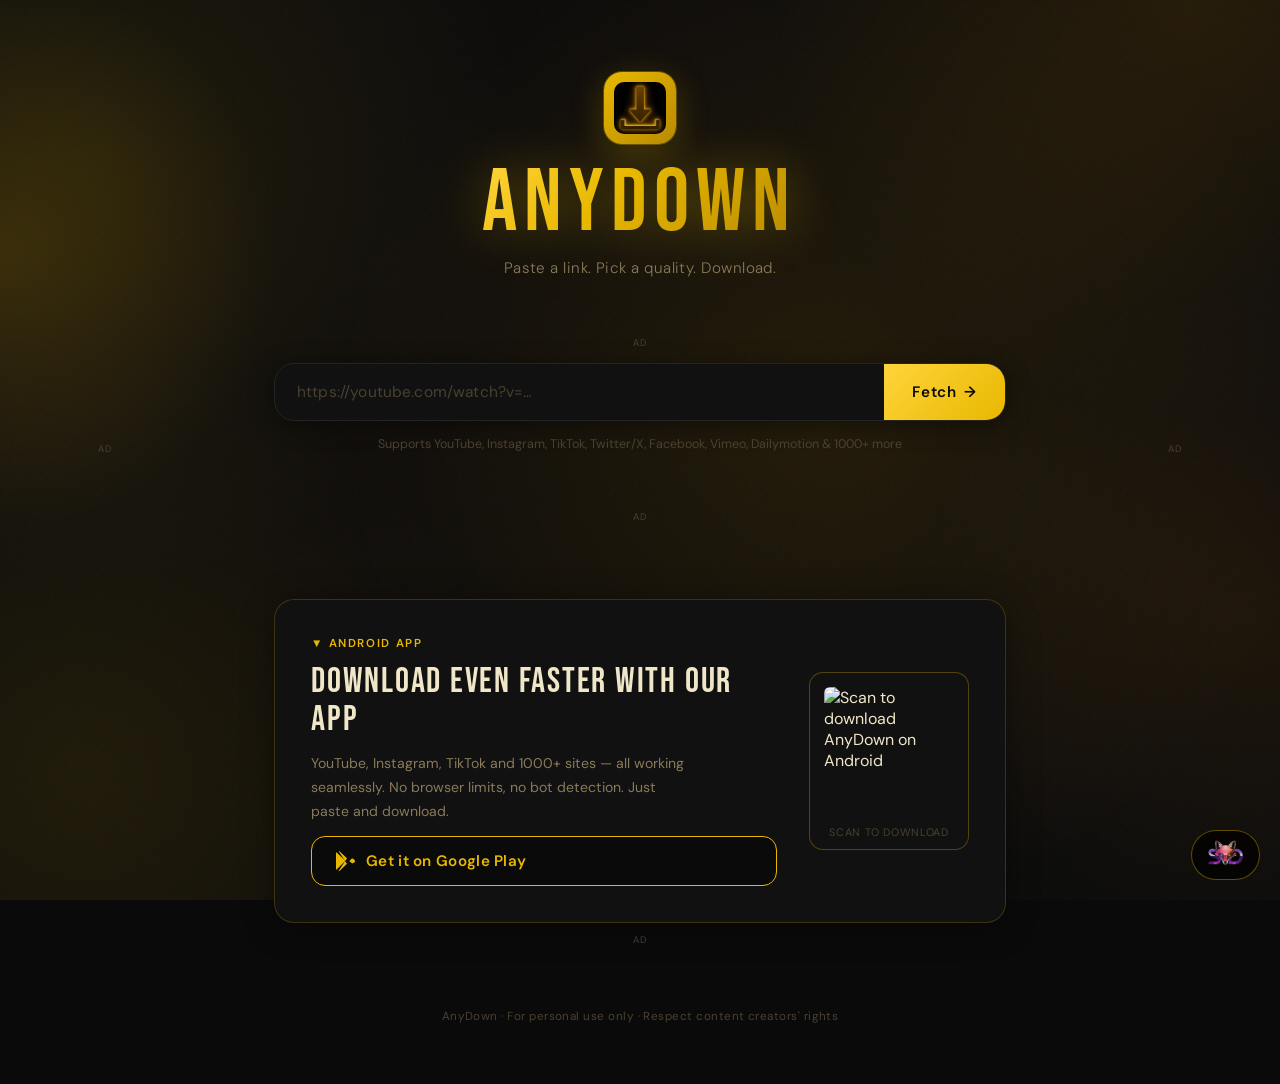
==== commit 97a49231: "Update index.html" ====
--- a/index.html
+++ b/index.html
@@ -195,30 +195,6 @@
     html, body {
       overflow-x: hidden;
       max-width: 100%;
-    }
-    
-    /* Fallback indicator banner */
-    .fallback-banner {
-      position: fixed;
-      bottom: 20px;
-      left: 50%;
-      transform: translateX(-50%);
-      background: rgba(232, 184, 0, 0.95);
-      color: #0A0A0A;
-      padding: 8px 16px;
-      border-radius: 40px;
-      font-size: 0.75rem;
-      font-weight: 500;
-      z-index: 1001;
-      backdrop-filter: blur(4px);
-      pointer-events: none;
-      animation: fadeOut 3s ease forwards;
-      white-space: nowrap;
-    }
-    
-    @keyframes fadeOut {
-      0%, 70% { opacity: 1; transform: translateX(-50%) translateY(0); }
-      100% { opacity: 0; transform: translateX(-50%) translateY(20px); visibility: hidden; }
     }
     
     /* Desktop breakpoints */
@@ -568,7 +544,5 @@
     });
   </script>
 
-  <!-- Debug helper to show fallback status -->
-  <div id="fallbackNotification" style="display: none;"></div>
 </body>
 </html>
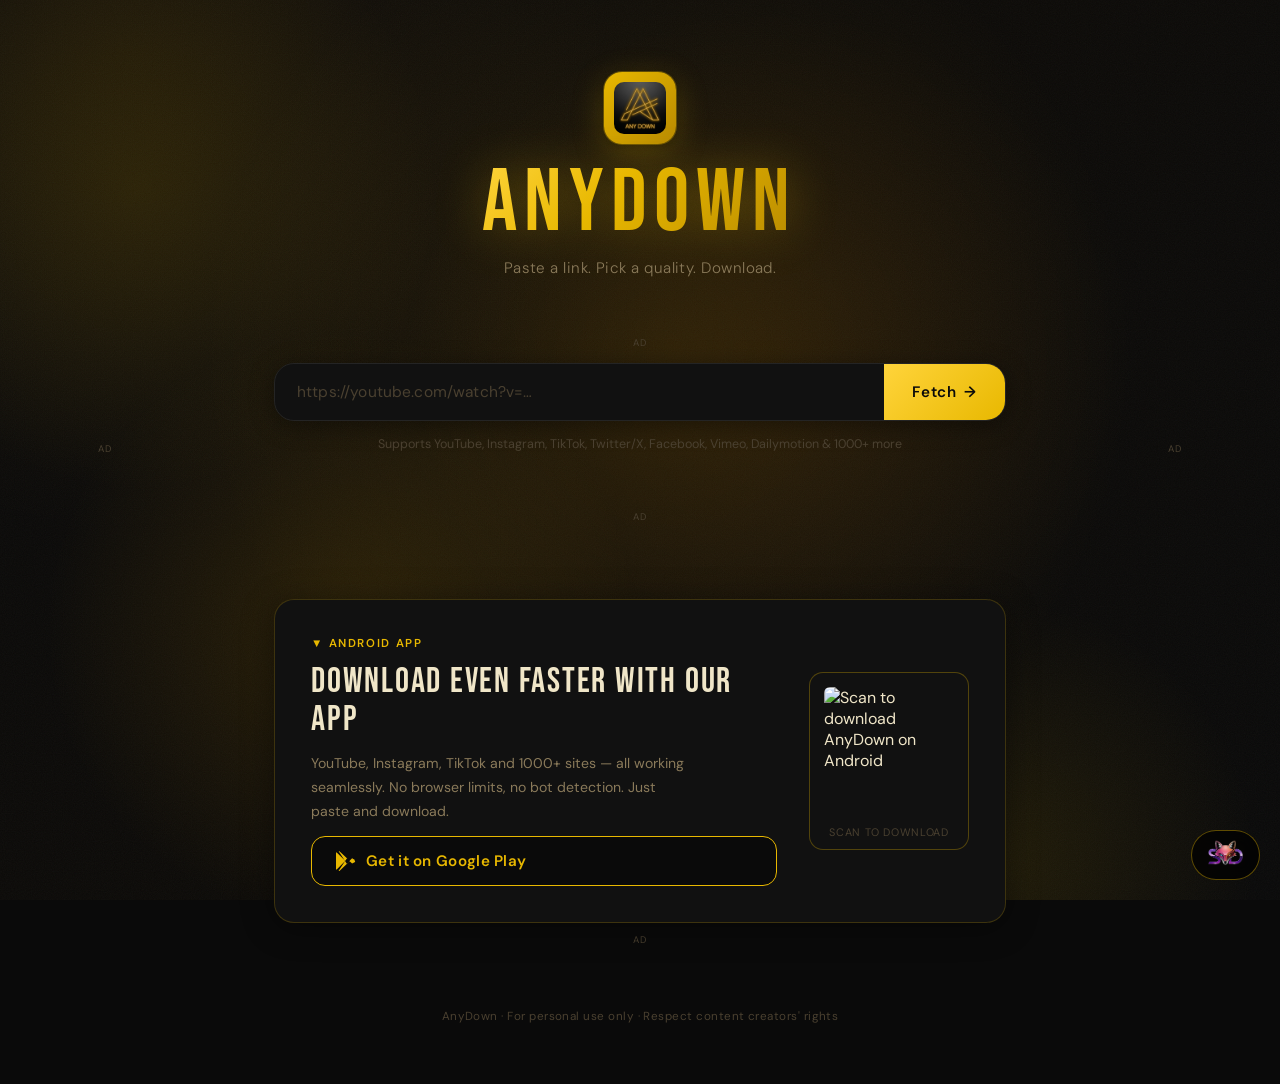
==== commit f68e5de9: "Update index.html" ====
--- a/index.html
+++ b/index.html
@@ -13,7 +13,9 @@
   <meta charset="UTF-8" />
   <meta name="viewport" content="width=device-width, initial-scale=1.0, viewport-fit=cover" />
   
-  <!-- Primary Meta Tags -->
+  <!-- ============================================ -->
+  <!-- BASIC META TAGS (All Platforms)               -->
+  <!-- ============================================ -->
   <title>AnyDown - Free Video Downloader | Download from 1000+ Sites</title>
   <meta name="title" content="AnyDown - Free Video Downloader | Download from YouTube, Instagram, TikTok & 1000+ Sites" />
   <meta name="description" content="Download videos from 1000+ sites. Free, fast, and no registration required. Paste any link and download in HD quality." />
@@ -25,29 +27,78 @@
   
   <!-- Bing Verification -->
   <meta name="msvalidate.01" content="D9B1822529F9A5570E9A62C0C3ECCCCB" />
+  <meta name="google-site-verification" content="hX33F0u8wTboJWJRPlYc8gOONmR2DuDOp7kxgEkN5ds" />
   
   <!-- Canonical URL -->
   <link rel="canonical" href="https://anydown.silverfoxdynamics.com/" />
   
-  <!-- Open Graph / Facebook Meta Tags -->
+  <!-- ============================================ -->
+  <!-- OPEN GRAPH / FACEBOOK / WHATSAPP / LINKEDIN   -->
+  <!-- ============================================ -->
   <meta property="og:type" content="website" />
   <meta property="og:url" content="https://anydown.silverfoxdynamics.com/" />
-  <meta property="og:title" content="AnyDown - Free Video Downloader | Download from 1000+ Sites" />
+  <meta property="og:title" content="AnyDown - Free Video Downloader | 1000+ Sites" />
   <meta property="og:description" content="Download videos from YouTube, Instagram, TikTok, Twitter, Facebook, Vimeo, Dailymotion and 1000+ sites. Free, fast, no registration." />
   <meta property="og:image" content="https://anydown.silverfoxdynamics.com/og-image.png" />
+  <meta property="og:image:secure_url" content="https://anydown.silverfoxdynamics.com/og-image.png" />
+  <meta property="og:image:type" content="image/png" />
   <meta property="og:image:width" content="1200" />
   <meta property="og:image:height" content="630" />
+  <meta property="og:image:alt" content="AnyDown - Paste any link, download videos for free" />
   <meta property="og:site_name" content="AnyDown" />
-  
-  <!-- Twitter Card Meta Tags -->
+  <meta property="og:locale" content="en_US" />
+  
+  <!-- ============================================ -->
+  <!-- TWITTER / X CARD                              -->
+  <!-- ============================================ -->
   <meta name="twitter:card" content="summary_large_image" />
+  <meta name="twitter:site" content="@AnyDownApp" />
+  <meta name="twitter:creator" content="@AnyDownApp" />
   <meta name="twitter:title" content="AnyDown - Free Video Downloader" />
-  <meta name="twitter:description" content="Download videos from YouTube, Instagram, TikTok, Twitter, Facebook, Vimeo, Dailymotion and 1000+ sites." />
-  
-  <!-- Additional SEO Enhancements -->
+  <meta name="twitter:description" content="Download videos from YouTube, Instagram, TikTok, Twitter, Facebook and 1000+ sites. Free & easy." />
+  <meta name="twitter:image" content="https://anydown.silverfoxdynamics.com/og-image.png" />
+  <meta name="twitter:image:alt" content="AnyDown video downloader preview" />
+  
+  <!-- ============================================ -->
+  <!-- INSTAGRAM / SNAPCHAT / DISCORD / TELEGRAM     -->
+  <!-- These platforms use Open Graph + these extras -->
+  <!-- ============================================ -->
+  <meta property="og:video" content="https://anydown.silverfoxdynamics.com/preview-video.mp4" />
+  <meta property="og:video:type" content="video/mp4" />
+  <meta property="og:video:width" content="1280" />
+  <meta property="og:video:height" content="720" />
+  
+  <!-- Telegram specific -->
+  <meta property="telegram:channel" content="@AnyDownApp" />
+  
+  <!-- Discord rich embed -->
   <meta name="theme-color" content="#E8B800" />
-  <meta name="mobile-web-app-capable" content="yes" />
+  
+  <!-- ============================================ -->
+  <!-- LINKEDIN SPECIFIC                             -->
+  <!-- ============================================ -->
+  <meta property="linkedin:title" content="AnyDown - Free Video Downloader" />
+  <meta property="linkedin:description" content="Download videos from 1000+ platforms. Free, fast, no registration." />
+  
+  <!-- ============================================ -->
+  <!-- PINTEREST SPECIFIC                            -->
+  <!-- ============================================ -->
+  <meta name="pinterest:richpins" content="enabled" />
+  
+  <!-- ============================================ -->
+  <!-- WHATSAPP / iMESSAGE / SMS (uses og:image)    -->
+  <!-- Adding extra color for better rendering       -->
+  <!-- ============================================ -->
   <meta name="apple-mobile-web-app-title" content="AnyDown" />
+  <meta name="apple-mobile-web-app-status-bar-style" content="black-translucent" />
+  <meta name="format-detection" content="telephone=no" />
+  
+  <!-- ============================================ -->
+  <!-- DUBLIN CORE METADATA (for legacy platforms)   -->
+  <!-- ============================================ -->
+  <meta name="DC.title" content="AnyDown - Free Video Downloader" />
+  <meta name="DC.description" content="Download videos from 1000+ sites. Free and fast." />
+  <meta name="DC.identifier" content="https://anydown.silverfoxdynamics.com/" />
   
   <!-- Resource Hints -->
   <link rel="preconnect" href="https://fonts.googleapis.com" />
@@ -70,7 +121,10 @@
       "price": "0",
       "priceCurrency": "USD"
     },
-    "featureList": "Download videos from 1000+ sites, Multiple quality options, No registration required, Fast downloads"
+    "featureList": "Download videos from 1000+ sites, Multiple quality options, No registration required, Fast downloads",
+    "image": "https://anydown.silverfoxdynamics.com/og-image.png",
+    "thumbnailUrl": "https://anydown.silverfoxdynamics.com/og-image.png",
+    "screenshot": "https://anydown.silverfoxdynamics.com/og-image.png"
   }
   </script>
   
@@ -79,7 +133,6 @@
   <!-- ============================================ -->
   <script>
     window.ADSTERRA_CONFIG = {
-      // Smartlink URL - opens in new tab when download button is clicked
       smartlinkUrl: 'https://walkingdrunkard.com/hmsgefqpcn?key=4d6e7561a3b59bff0fdc75b8e69f21e9'
     };
   </script>
@@ -101,10 +154,6 @@
       position: relative;
       z-index: 20;
     }
-    
-    /* ============================================ */
-    /* ADSTERRA AD SLOT STYLES - NO OVERFLOW        */
-    /* ============================================ */
     
     .ad-slot {
       display: flex;
@@ -125,7 +174,6 @@
       letter-spacing: 0.08em;
     }
     
-    /* Right Rail Skyscraper - Desktop only */
     .desktop-right-rail {
       position: fixed;
       right: 20px;
@@ -136,7 +184,6 @@
       display: none;
     }
     
-    /* Left Rail Vertical Banner - Desktop only */
     .desktop-left-rail {
       position: fixed;
       left: 20px;
@@ -147,7 +194,6 @@
       display: none;
     }
     
-    /* Ad containers - ensure no overflow */
     .ad-container {
       display: flex;
       justify-content: center;
@@ -156,7 +202,6 @@
       overflow: hidden;
     }
     
-    /* Leaderboard wrapper */
     .leaderboard-wrap {
       max-width: 780px;
       margin-left: auto;
@@ -164,40 +209,34 @@
       width: 100%;
     }
     
-    /* Mobile banner wrapper */
     .mobile-banner-wrap {
       display: flex;
       justify-content: center;
       width: 100%;
     }
     
-    /* Desktop banner wrapper */
     .desktop-banner-wrap {
       display: flex;
       justify-content: center;
       width: 100%;
     }
     
-    /* Rectangle ad */
     .soft-ad-break {
       margin: 16px auto 8px;
       width: 100%;
       max-width: 300px;
     }
     
-    /* Ensure all iframes and ad content are responsive */
     iframe {
       max-width: 100%;
       border: none;
     }
     
-    /* Hide scrollbar from body when ads cause overflow */
     html, body {
       overflow-x: hidden;
       max-width: 100%;
     }
     
-    /* Desktop breakpoints */
     @media (min-width: 1200px) {
       .desktop-right-rail { display: block; }
       .desktop-left-rail { display: block; }
@@ -220,15 +259,11 @@
       .desktop-banner-wrap { display: flex !important; }
     }
     
-    /* Ensure core elements stay above ad layers */
     .result-card, .search-section, .app-banner, .header {
       position: relative;
       z-index: 2;
     }
     
-    /* ============================================ */
-    /* PWA INSTALL BUTTON STYLES                    */
-    /* ============================================ */
     .pwa-install-btn {
       position: fixed;
       bottom: 80px;
@@ -277,23 +312,19 @@
       .wrapper { padding-top: 20px !important; }
     }
   </style>
-  <meta name="google-site-verification" content="hX33F0u8wTboJWJRPlYc8gOONmR2DuDOp7kxgEkN5ds" />
 </head>
 <body>
 
   <canvas id="bgCanvas"></canvas>
   <div class="noise"></div>
 
-  <!-- PWA INSTALL BUTTON -->
   <button id="installPWA-btn" class="pwa-install-btn" title="Install AnyDown App">
     <svg viewBox="0 0 24 24" fill="none" stroke="currentColor" stroke-width="2">
       <path d="M12 5v14m-7-7h14"/>
     </svg>
   </button>
 
-  <!-- ============================================ -->
-  <!-- ADSTERRA: RIGHT RAIL - Skyscraper 160x600    -->
-  <!-- ============================================ -->
+  <!-- Right Rail Ad -->
   <div class="desktop-right-rail">
     <div class="ad-label">Ad</div>
     <div class="ad-container">
@@ -310,9 +341,7 @@
     </div>
   </div>
   
-  <!-- ============================================ -->
-  <!-- ADSTERRA: LEFT RAIL - Vertical Banner 160x300-->
-  <!-- ============================================ -->
+  <!-- Left Rail Ad -->
   <div class="desktop-left-rail">
     <div class="ad-label">Ad</div>
     <div class="ad-container">
@@ -330,7 +359,6 @@
   </div>
   
   <div class="wrapper">
-    <!-- HEADER -->
     <header class="header">
       <div class="logo-mark" onclick="location.reload();" style="cursor: pointer;" title="Refresh page">
         <img src="favicon.png" alt="AnyDown logo" class="favicon-img" onerror="this.style.display='none'" />
@@ -340,11 +368,8 @@
       <p class="tagline">Paste a link. Pick a quality. Download.</p>
     </header>
 
-    <!-- ============================================ -->
-    <!-- ADSTERRA: TOP LEADERBOARD 728x90 / 320x50    -->
-    <!-- ============================================ -->
+    <!-- Leaderboard Ads -->
     <div class="leaderboard-wrap">
-      <!-- Desktop 728x90 -->
       <div class="ad-slot desktop-leaderboard">
         <div class="ad-label">Ad</div>
         <div class="ad-container">
@@ -361,7 +386,6 @@
         </div>
       </div>
       
-      <!-- Mobile 320x50 -->
       <div class="ad-slot mobile-banner-wrap">
         <div class="ad-label">Ad</div>
         <div class="ad-container">
@@ -379,7 +403,7 @@
       </div>
     </div>
 
-    <!-- SEARCH BAR -->
+    <!-- Search Section -->
     <section class="search-section">
       <div class="search-bar" id="searchBar">
         <input type="url" id="urlInput" class="url-input" placeholder="https://youtube.com/watch?v=…" autocomplete="off" spellcheck="false" />
@@ -391,7 +415,7 @@
       <p class="supported-hint">Supports YouTube, Instagram, TikTok, Twitter/X, Facebook, Vimeo, Dailymotion &amp; 1000+ more</p>
     </section>
 
-    <!-- RESULT AREA -->
+    <!-- Result Area -->
     <section class="result-section" id="resultSection" aria-live="polite">
       <div class="state-loading" id="stateLoading" hidden>
         <div class="spinner"><div class="spinner-ring"></div><div class="spinner-ring spinner-ring--2"></div></div>
@@ -425,9 +449,7 @@
       </div>
     </section>
 
-    <!-- ============================================ -->
-    <!-- ADSTERRA: SOFT AD BREAK 300x250              -->
-    <!-- ============================================ -->
+    <!-- Soft Ad Break -->
     <div class="ad-slot soft-ad-break">
       <div class="ad-label">Ad</div>
       <div class="ad-container">
@@ -444,7 +466,7 @@
       </div>
     </div>
     
-    <!-- APP BANNER -->
+    <!-- App Banner -->
     <section class="app-banner">
       <div class="app-banner-inner">
         <div class="app-banner-text"><p class="app-banner-eyebrow">▼ Android App</p><h2 class="app-banner-title">Download even faster with our app</h2><p class="app-banner-desc">YouTube, Instagram, TikTok and 1000+ sites — all working seamlessly. No browser limits, no bot detection. Just paste and download.</p><a href="https://play.google.com/store/apps/details?id=com.any.down.video.downloader.videodownloader" target="_blank" rel="noopener noreferrer" class="playstore-btn playstore-btn--dark"><svg viewBox="0 0 24 24" width="20" height="20" fill="currentColor"><path d="M3.18 23.76c.3.17.64.24.98.2l12.49-11.9-3.47-3.47L3.18 23.76zM.48 1.6A1.5 1.5 0 0 0 0 2.7v18.6c0 .43.17.83.48 1.1l.08.08 10.43-10.43v-.25L.56 1.52.48 1.6zM22.3 10.5l-2.97-1.69-3.3 3.14 3.3 3.15 3-1.71c.85-.48.85-1.27-.03-1.89zM4.16.24L16.65 12.1l-3.47 3.47L3.18.44A1.2 1.2 0 0 1 4.16.24z"/></svg>Get it on Google Play</a></div>
@@ -452,9 +474,7 @@
       </div>
     </section>
     
-    <!-- ============================================ -->
-    <!-- ADSTERRA: BANNER 468x60 (Desktop only)       -->
-    <!-- ============================================ -->
+    <!-- Desktop Banner -->
     <div class="ad-slot desktop-banner-wrap">
       <div class="ad-label">Ad</div>
       <div class="ad-container">
@@ -471,12 +491,11 @@
       </div>
     </div>
 
-    <!-- FOOTER -->
     <footer class="footer"><p>AnyDown · For personal use only · Respect content creators' rights</p></footer>
     
   </div>
 
-  <!-- BRANDED FOOTER LINK - SilverFox Dynamics -->
+  <!-- SilverFox Dynamics Link -->
   <div style="position: fixed; bottom: 20px; right: 20px; z-index: 1000;">
     <a href="https://silverfoxdynamics.com" 
        target="_blank" 
@@ -490,12 +509,10 @@
     </a>
   </div>
 
-  <!-- core script.js -->
   <script src="script.js"></script>
 
-  <!-- Register Service Worker & PWA Install Prompt -->
+  <!-- Service Worker & PWA -->
   <script>
-    // Register Service Worker
     if ('serviceWorker' in navigator) {
       window.addEventListener('load', function() {
         navigator.serviceWorker.register('/sw.js')
@@ -508,7 +525,6 @@
       });
     }
 
-    // PWA Install Prompt
     let deferredPrompt;
     const installBtn = document.getElementById('installPWA-btn');
 
@@ -518,29 +534,21 @@
       if (installBtn) {
         installBtn.style.display = 'flex';
       }
-      console.log('AnyDown: Install prompt available');
     });
 
     if (installBtn) {
       installBtn.addEventListener('click', async () => {
-        if (!deferredPrompt) {
-          console.log('AnyDown: No deferred prompt available');
-          return;
-        }
+        if (!deferredPrompt) return;
         deferredPrompt.prompt();
         const { outcome } = await deferredPrompt.userChoice;
-        console.log(`AnyDown: User response: ${outcome}`);
         deferredPrompt = null;
         installBtn.style.display = 'none';
       });
     }
 
     window.addEventListener('appinstalled', () => {
-      console.log('AnyDown: PWA installed successfully');
       deferredPrompt = null;
-      if (installBtn) {
-        installBtn.style.display = 'none';
-      }
+      if (installBtn) installBtn.style.display = 'none';
     });
   </script>
 
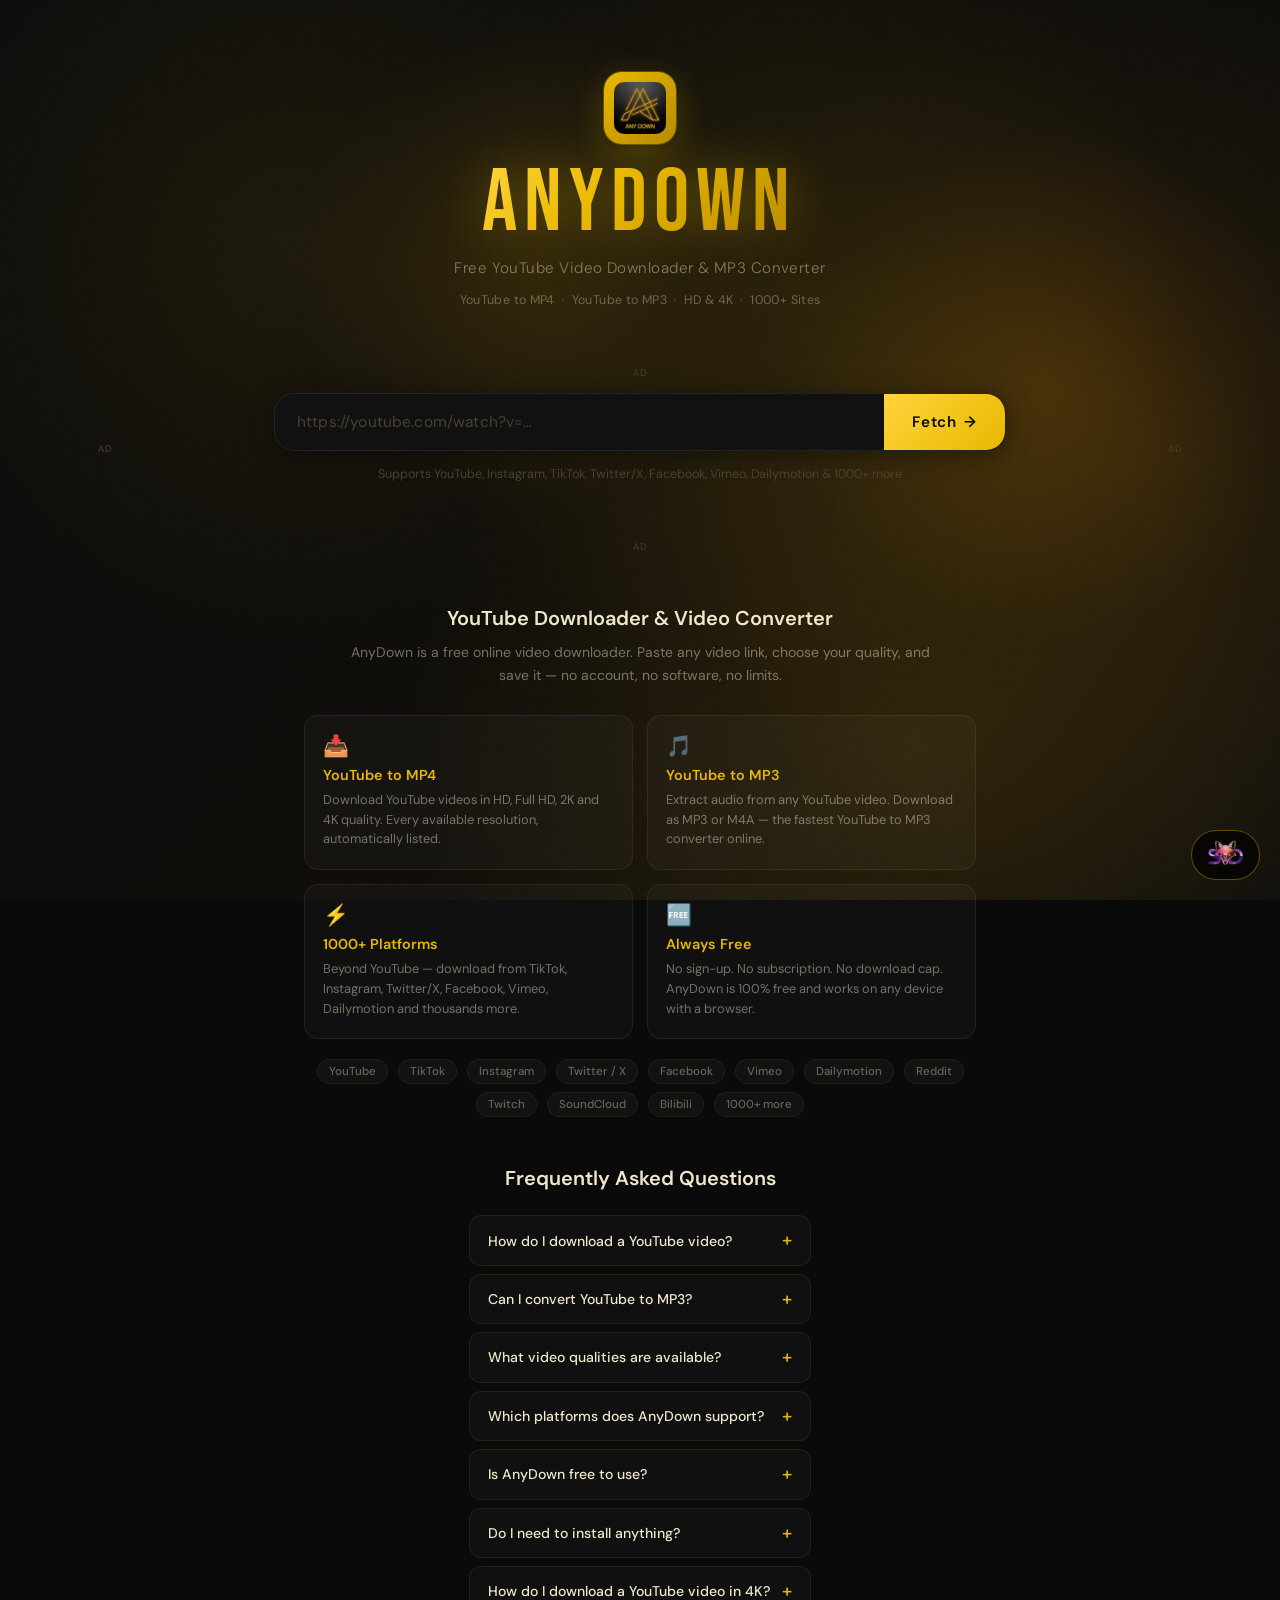
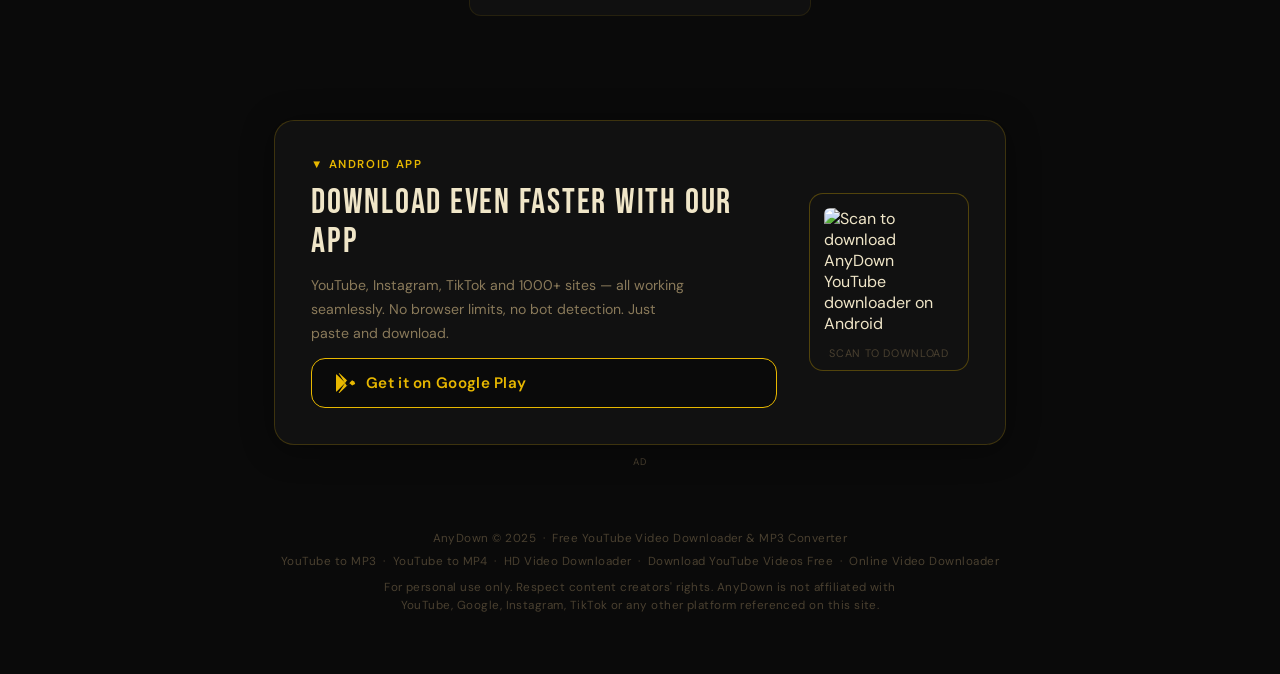
==== commit 8d457888: "Update index.html" ====
--- a/index.html
+++ b/index.html
@@ -10,124 +10,257 @@
   gtag('config', 'G-8N816RG4R1');
 </script>
 
+  <!-- ============================================ -->
+  <!-- CACHE BUSTER — runs before anything loads    -->
+  <!-- Clears stale SW caches (old redirecting ads, -->
+  <!-- outdated HTML) silently on version mismatch. -->
+  <!-- Keep SITE_VER in sync with CACHE_NAME in     -->
+  <!-- sw.js — bump both together on each deploy.   -->
+  <!-- ============================================ -->
+  <script>
+  (function () {
+    var SITE_VER = 'anydown-v2'; // ← bump this + sw.js on every deploy
+    try {
+      if (localStorage.getItem('anydown_cache_ver') !== SITE_VER) {
+        // Nuke every cache entry this origin has ever written
+        if ('caches' in window) {
+          caches.keys().then(function (keys) {
+            return Promise.all(keys.map(function (k) { return caches.delete(k); }));
+          });
+        }
+        localStorage.setItem('anydown_cache_ver', SITE_VER);
+      }
+    } catch (e) { /* private/incognito — localStorage unavailable, skip */ }
+  })();
+  </script>
+
   <meta charset="UTF-8" />
   <meta name="viewport" content="width=device-width, initial-scale=1.0, viewport-fit=cover" />
-  
-  <!-- ============================================ -->
-  <!-- BASIC META TAGS (All Platforms)               -->
-  <!-- ============================================ -->
-  <title>AnyDown - Free Video Downloader | Download from 1000+ Sites</title>
-  <meta name="title" content="AnyDown - Free Video Downloader | Download from YouTube, Instagram, TikTok & 1000+ Sites" />
-  <meta name="description" content="Download videos from 1000+ sites. Free, fast, and no registration required. Paste any link and download in HD quality." />
-  <meta name="keywords" content="video downloader, youtube downloader, instagram video downloader, tiktok downloader, twitter video downloader, facebook video downloader, free video download, online video downloader, download any video, 4k video downloader" />
-  <meta name="author" content="AnyDown" />
+
+  <!-- ============================================ -->
+  <!-- PRIMARY META TAGS                            -->
+  <!-- ============================================ -->
+  <title>AnyDown – Free YouTube Video Downloader | YouTube to MP3 &amp; MP4 Converter</title>
+  <meta name="title" content="AnyDown – Free YouTube Video Downloader | YouTube to MP3 &amp; MP4 Converter" />
+  <meta name="description" content="Download YouTube videos in HD, 1080p &amp; 4K. Convert YouTube to MP3 or MP4 instantly. Free, no registration required. Supports TikTok, Instagram, Twitter &amp; 1000+ platforms." />
+  <meta name="keywords" content="youtube downloader, youtube video downloader, youtube to mp3, youtube to mp4, download youtube videos, free youtube downloader, hd video downloader, online video downloader, youtube mp3 converter, mp4 downloader, best youtube downloader, 4k video downloader, instagram video downloader, tiktok downloader, twitter video downloader, mp3 downloader, free video downloader, download audio from youtube, video converter online, download youtube videos free" />
+  <meta name="author" content="AnyDown by SilverFox Dynamics" />
   <meta name="robots" content="index, follow, max-snippet:-1, max-image-preview:large, max-video-preview:-1" />
-  <meta name="googlebot" content="index, follow" />
+  <meta name="googlebot" content="index, follow, max-snippet:-1, max-image-preview:large, max-video-preview:-1" />
   <meta name="bingbot" content="index, follow" />
-  
-  <!-- Bing Verification -->
+
+  <!-- Search Engine Verification -->
   <meta name="msvalidate.01" content="D9B1822529F9A5570E9A62C0C3ECCCCB" />
   <meta name="google-site-verification" content="hX33F0u8wTboJWJRPlYc8gOONmR2DuDOp7kxgEkN5ds" />
-  
-  <!-- Canonical URL -->
+
+  <!-- Canonical URL & Hreflang -->
   <link rel="canonical" href="https://anydown.silverfoxdynamics.com/" />
-  
-  <!-- ============================================ -->
-  <!-- OPEN GRAPH / FACEBOOK / WHATSAPP / LINKEDIN   -->
+  <link rel="alternate" hreflang="en" href="https://anydown.silverfoxdynamics.com/" />
+  <link rel="alternate" hreflang="x-default" href="https://anydown.silverfoxdynamics.com/" />
+
+  <!-- ============================================ -->
+  <!-- OPEN GRAPH / FACEBOOK / WHATSAPP / LINKEDIN  -->
   <!-- ============================================ -->
   <meta property="og:type" content="website" />
   <meta property="og:url" content="https://anydown.silverfoxdynamics.com/" />
-  <meta property="og:title" content="AnyDown - Free Video Downloader | 1000+ Sites" />
-  <meta property="og:description" content="Download videos from YouTube, Instagram, TikTok, Twitter, Facebook, Vimeo, Dailymotion and 1000+ sites. Free, fast, no registration." />
+  <meta property="og:title" content="AnyDown – Free YouTube Downloader | MP3 &amp; MP4 Converter" />
+  <meta property="og:description" content="Download YouTube videos in HD, 1080p &amp; 4K. Convert YouTube to MP3 or MP4 — free, instant, no registration. Supports TikTok, Instagram, Twitter &amp; 1000+ platforms." />
   <meta property="og:image" content="https://anydown.silverfoxdynamics.com/og-image.png" />
   <meta property="og:image:secure_url" content="https://anydown.silverfoxdynamics.com/og-image.png" />
   <meta property="og:image:type" content="image/png" />
   <meta property="og:image:width" content="1200" />
   <meta property="og:image:height" content="630" />
-  <meta property="og:image:alt" content="AnyDown - Paste any link, download videos for free" />
+  <meta property="og:image:alt" content="AnyDown – Free YouTube video downloader. Paste a link, download in HD, 4K, MP3 or MP4." />
   <meta property="og:site_name" content="AnyDown" />
   <meta property="og:locale" content="en_US" />
-  
-  <!-- ============================================ -->
-  <!-- TWITTER / X CARD                              -->
+
+  <!-- ============================================ -->
+  <!-- TWITTER / X CARD                             -->
   <!-- ============================================ -->
   <meta name="twitter:card" content="summary_large_image" />
   <meta name="twitter:site" content="@AnyDownApp" />
   <meta name="twitter:creator" content="@AnyDownApp" />
-  <meta name="twitter:title" content="AnyDown - Free Video Downloader" />
-  <meta name="twitter:description" content="Download videos from YouTube, Instagram, TikTok, Twitter, Facebook and 1000+ sites. Free & easy." />
+  <meta name="twitter:title" content="AnyDown – Free YouTube Downloader | MP3 &amp; MP4" />
+  <meta name="twitter:description" content="Download YouTube videos in HD, 1080p &amp; 4K. Convert to MP3 or MP4 instantly. Free, no sign-up. Also supports TikTok, Instagram, Twitter &amp; 1000+ sites." />
   <meta name="twitter:image" content="https://anydown.silverfoxdynamics.com/og-image.png" />
-  <meta name="twitter:image:alt" content="AnyDown video downloader preview" />
-  
-  <!-- ============================================ -->
-  <!-- INSTAGRAM / SNAPCHAT / DISCORD / TELEGRAM     -->
-  <!-- These platforms use Open Graph + these extras -->
+  <meta name="twitter:image:alt" content="AnyDown – Free YouTube video downloader and MP3 converter" />
+
+  <!-- ============================================ -->
+  <!-- DISCORD / TELEGRAM / SOCIAL EXTRAS           -->
   <!-- ============================================ -->
   <meta property="og:video" content="https://anydown.silverfoxdynamics.com/preview-video.mp4" />
   <meta property="og:video:type" content="video/mp4" />
   <meta property="og:video:width" content="1280" />
   <meta property="og:video:height" content="720" />
-  
-  <!-- Telegram specific -->
   <meta property="telegram:channel" content="@AnyDownApp" />
-  
-  <!-- Discord rich embed -->
   <meta name="theme-color" content="#E8B800" />
-  
-  <!-- ============================================ -->
-  <!-- LINKEDIN SPECIFIC                             -->
-  <!-- ============================================ -->
-  <meta property="linkedin:title" content="AnyDown - Free Video Downloader" />
-  <meta property="linkedin:description" content="Download videos from 1000+ platforms. Free, fast, no registration." />
-  
-  <!-- ============================================ -->
-  <!-- PINTEREST SPECIFIC                            -->
-  <!-- ============================================ -->
+
+  <!-- Apple & Mobile Web App -->
+  <meta name="apple-mobile-web-app-title" content="AnyDown" />
+  <meta name="apple-mobile-web-app-capable" content="yes" />
+  <meta name="apple-mobile-web-app-status-bar-style" content="black-translucent" />
+  <meta name="mobile-web-app-capable" content="yes" />
+  <meta name="format-detection" content="telephone=no" />
+
+  <!-- Pinterest Rich Pins -->
   <meta name="pinterest:richpins" content="enabled" />
-  
-  <!-- ============================================ -->
-  <!-- WHATSAPP / iMESSAGE / SMS (uses og:image)    -->
-  <!-- Adding extra color for better rendering       -->
-  <!-- ============================================ -->
-  <meta name="apple-mobile-web-app-title" content="AnyDown" />
-  <meta name="apple-mobile-web-app-status-bar-style" content="black-translucent" />
-  <meta name="format-detection" content="telephone=no" />
-  
-  <!-- ============================================ -->
-  <!-- DUBLIN CORE METADATA (for legacy platforms)   -->
-  <!-- ============================================ -->
-  <meta name="DC.title" content="AnyDown - Free Video Downloader" />
-  <meta name="DC.description" content="Download videos from 1000+ sites. Free and fast." />
-  <meta name="DC.identifier" content="https://anydown.silverfoxdynamics.com/" />
-  
-  <!-- Resource Hints -->
-  <link rel="preconnect" href="https://fonts.googleapis.com" />
-  <link rel="preconnect" href="https://fonts.gstatic.com" crossorigin />
-  <link rel="dns-prefetch" href="https://api.silverfoxdynamics.com" />
-  <link rel="dns-prefetch" href="https://walkingdrunkard.com" />
-  
-  <!-- Schema.org Structured Data -->
+
+  <!-- ============================================ -->
+  <!-- SCHEMA.ORG STRUCTURED DATA                   -->
+  <!-- ============================================ -->
+
+  <!-- 1. WebApplication -->
   <script type="application/ld+json">
   {
     "@context": "https://schema.org",
     "@type": "WebApplication",
     "name": "AnyDown",
     "url": "https://anydown.silverfoxdynamics.com",
-    "description": "Free online video downloader supporting YouTube, Instagram, TikTok, Twitter, Facebook, Vimeo, Dailymotion and 1000+ platforms",
-    "applicationCategory": "Multimedia",
-    "operatingSystem": "All",
+    "description": "AnyDown is a free online YouTube video downloader and converter. Download YouTube videos in HD, 1080p and 4K, or convert YouTube to MP3 and MP4. Also supports TikTok, Instagram, Twitter, Facebook, Vimeo, Dailymotion and 1000+ platforms.",
+    "applicationCategory": "MultimediaApplication",
+    "applicationSubCategory": "Video Downloader",
+    "operatingSystem": "Any — works in all modern web browsers",
+    "browserRequirements": "Requires JavaScript. Compatible with Chrome, Firefox, Safari, and Edge on desktop and mobile.",
+    "softwareVersion": "1.0",
+    "inLanguage": "en",
+    "isAccessibleForFree": true,
     "offers": {
       "@type": "Offer",
       "price": "0",
-      "priceCurrency": "USD"
+      "priceCurrency": "USD",
+      "description": "Free to use — no account or registration required"
     },
-    "featureList": "Download videos from 1000+ sites, Multiple quality options, No registration required, Fast downloads",
+    "featureList": [
+      "Download YouTube videos in HD, 1080p, 1440p 2K and 2160p 4K",
+      "Convert YouTube to MP3 audio",
+      "Convert YouTube to MP4 video",
+      "Download from TikTok, Instagram, Twitter, Facebook, Vimeo and Dailymotion",
+      "Supports 1000+ video platforms",
+      "No registration or account required",
+      "Multiple quality options for every video",
+      "Audio-only downloads in MP3 and M4A format",
+      "Completely free with no download limits",
+      "Works on desktop and mobile browsers"
+    ],
+    "screenshot": "https://anydown.silverfoxdynamics.com/og-image.png",
     "image": "https://anydown.silverfoxdynamics.com/og-image.png",
     "thumbnailUrl": "https://anydown.silverfoxdynamics.com/og-image.png",
-    "screenshot": "https://anydown.silverfoxdynamics.com/og-image.png"
+    "creator": {
+      "@type": "Organization",
+      "name": "SilverFox Dynamics",
+      "url": "https://silverfoxdynamics.com"
+    }
   }
   </script>
-  
+
+  <!-- 2. Organization -->
+  <script type="application/ld+json">
+  {
+    "@context": "https://schema.org",
+    "@type": "Organization",
+    "name": "SilverFox Dynamics",
+    "url": "https://silverfoxdynamics.com",
+    "logo": {
+      "@type": "ImageObject",
+      "url": "https://anydown.silverfoxdynamics.com/favicon.png"
+    },
+    "foundingDate": "2024",
+    "description": "SilverFox Dynamics builds free web tools and mobile apps for everyday users.",
+    "sameAs": [
+      "https://anydown.silverfoxdynamics.com",
+      "https://play.google.com/store/apps/details?id=com.any.down.video.downloader.videodownloader"
+    ]
+  }
+  </script>
+
+  <!-- 3. FAQPage -->
+  <script type="application/ld+json">
+  {
+    "@context": "https://schema.org",
+    "@type": "FAQPage",
+    "mainEntity": [
+      {
+        "@type": "Question",
+        "name": "How do I download a YouTube video?",
+        "acceptedAnswer": {
+          "@type": "Answer",
+          "text": "Copy the YouTube video URL, paste it into the AnyDown input bar, click Fetch, then choose your preferred quality — from 360p up to 4K — and click the download button. No account needed."
+        }
+      },
+      {
+        "@type": "Question",
+        "name": "Can I convert YouTube videos to MP3?",
+        "acceptedAnswer": {
+          "@type": "Answer",
+          "text": "Yes. After pasting a YouTube link and clicking Fetch, select the Audio MP3 or M4A format option to download just the audio track with no video included."
+        }
+      },
+      {
+        "@type": "Question",
+        "name": "Is AnyDown free to use?",
+        "acceptedAnswer": {
+          "@type": "Answer",
+          "text": "Yes. AnyDown is completely free. No registration, no account and no subscription required. Paste a video link, choose a quality, and download."
+        }
+      },
+      {
+        "@type": "Question",
+        "name": "What video quality options are available?",
+        "acceptedAnswer": {
+          "@type": "Answer",
+          "text": "AnyDown shows every available quality for each video, including 360p, 480p, 720p HD, 1080p Full HD, 1440p 2K and 2160p 4K. The options shown depend on what the source platform offers for that specific video."
+        }
+      },
+      {
+        "@type": "Question",
+        "name": "Which platforms does AnyDown support?",
+        "acceptedAnswer": {
+          "@type": "Answer",
+          "text": "AnyDown supports over 1000 video sites including YouTube, Instagram, TikTok, Twitter/X, Facebook, Vimeo, Dailymotion, Reddit, Twitch and many more."
+        }
+      },
+      {
+        "@type": "Question",
+        "name": "How do I download YouTube videos in HD or 4K?",
+        "acceptedAnswer": {
+          "@type": "Answer",
+          "text": "After fetching a YouTube link, select 1080p for Full HD, 1440p for 2K or 2160p for 4K from the quality list. Higher resolutions are labelled with an HD or 4K badge and are only shown when the original upload supports them."
+        }
+      },
+      {
+        "@type": "Question",
+        "name": "Do I need to install software or a browser extension?",
+        "acceptedAnswer": {
+          "@type": "Answer",
+          "text": "No. AnyDown is fully browser-based — no software, extensions or plugins required. Open the website, paste your link and download. A free Android app is also available for YouTube downloads on mobile."
+        }
+      }
+    ]
+  }
+  </script>
+
+  <!-- 4. BreadcrumbList -->
+  <script type="application/ld+json">
+  {
+    "@context": "https://schema.org",
+    "@type": "BreadcrumbList",
+    "itemListElement": [
+      {
+        "@type": "ListItem",
+        "position": 1,
+        "name": "AnyDown – Free YouTube Video Downloader",
+        "item": "https://anydown.silverfoxdynamics.com/"
+      }
+    ]
+  }
+  </script>
+
+  <!-- Resource Hints -->
+  <link rel="preconnect" href="https://fonts.googleapis.com" />
+  <link rel="preconnect" href="https://fonts.gstatic.com" crossorigin />
+  <link rel="dns-prefetch" href="https://api.silverfoxdynamics.com" />
+  <link rel="dns-prefetch" href="https://walkingdrunkard.com" />
+
   <!-- ============================================ -->
   <!-- ADSTERRA SMARTLINK CONFIGURATION             -->
   <!-- ============================================ -->
@@ -136,12 +269,12 @@
       smartlinkUrl: 'https://walkingdrunkard.com/hmsgefqpcn?key=4d6e7561a3b59bff0fdc75b8e69f21e9'
     };
   </script>
-  
+
   <link rel="icon" href="favicon.png" type="image/x-icon" />
   <link rel="stylesheet" href="style.css" />
   <link href="https://fonts.googleapis.com/css2?family=Bebas+Neue&family=DM+Sans:wght@300;400;500;600&display=swap" rel="stylesheet" />
   <link rel="manifest" href="/manifest.json">
-  
+
   <style>
     /* Base styles */
     body {
@@ -149,12 +282,12 @@
       padding: 0;
       overflow-x: hidden;
     }
-    
+
     .header {
       position: relative;
       z-index: 20;
     }
-    
+
     .ad-slot {
       display: flex;
       justify-content: center;
@@ -164,7 +297,7 @@
       max-width: 100%;
       overflow: hidden;
     }
-    
+
     .ad-label {
       font-size: 0.6rem;
       color: var(--text-muted, #4A4030);
@@ -173,7 +306,7 @@
       text-transform: uppercase;
       letter-spacing: 0.08em;
     }
-    
+
     .desktop-right-rail {
       position: fixed;
       right: 20px;
@@ -183,7 +316,7 @@
       z-index: 40;
       display: none;
     }
-    
+
     .desktop-left-rail {
       position: fixed;
       left: 20px;
@@ -193,7 +326,7 @@
       z-index: 40;
       display: none;
     }
-    
+
     .ad-container {
       display: flex;
       justify-content: center;
@@ -201,69 +334,69 @@
       max-width: 100%;
       overflow: hidden;
     }
-    
+
     .leaderboard-wrap {
       max-width: 780px;
       margin-left: auto;
       margin-right: auto;
       width: 100%;
     }
-    
+
     .mobile-banner-wrap {
       display: flex;
       justify-content: center;
       width: 100%;
     }
-    
+
     .desktop-banner-wrap {
       display: flex;
       justify-content: center;
       width: 100%;
     }
-    
+
     .soft-ad-break {
       margin: 16px auto 8px;
       width: 100%;
       max-width: 300px;
     }
-    
+
     iframe {
       max-width: 100%;
       border: none;
     }
-    
+
     html, body {
       overflow-x: hidden;
       max-width: 100%;
     }
-    
+
     @media (min-width: 1200px) {
       .desktop-right-rail { display: block; }
-      .desktop-left-rail { display: block; }
-    }
-    
+      .desktop-left-rail  { display: block; }
+    }
+
     @media (max-width: 1199px) {
       .desktop-right-rail { display: none; }
-      .desktop-left-rail { display: none; }
-    }
-    
+      .desktop-left-rail  { display: none; }
+    }
+
     @media (max-width: 768px) {
-      .desktop-leaderboard { display: none !important; }
-      .desktop-banner-wrap { display: none !important; }
-      .mobile-banner-wrap { display: flex !important; }
-    }
-    
+      .desktop-leaderboard  { display: none !important; }
+      .desktop-banner-wrap  { display: none !important; }
+      .mobile-banner-wrap   { display: flex !important; }
+    }
+
     @media (min-width: 769px) {
       .desktop-leaderboard { display: flex !important; }
-      .mobile-banner-wrap { display: none !important; }
+      .mobile-banner-wrap  { display: none !important; }
       .desktop-banner-wrap { display: flex !important; }
     }
-    
+
     .result-card, .search-section, .app-banner, .header {
       position: relative;
       z-index: 2;
     }
-    
+
     .pwa-install-btn {
       position: fixed;
       bottom: 80px;
@@ -282,12 +415,12 @@
       transition: all 0.3s cubic-bezier(0.23, 1, 0.32, 1);
       animation: float 2s ease-in-out infinite;
     }
-    
+
     .pwa-install-btn:hover {
       transform: scale(1.08);
       box-shadow: 0 6px 20px rgba(232, 184, 0, 0.6);
     }
-    
+
     .pwa-install-btn svg {
       width: 28px;
       height: 28px;
@@ -295,21 +428,229 @@
       stroke-width: 2;
       fill: none;
     }
-    
+
     @keyframes float {
       0%, 100% { transform: translateY(0); }
-      50% { transform: translateY(-8px); }
-    }
-    
+      50%       { transform: translateY(-8px); }
+    }
+
     @media (max-width: 768px) {
       .pwa-install-btn { bottom: 70px; left: 16px; width: 52px; height: 52px; }
       .pwa-install-btn svg { width: 26px; height: 26px; }
     }
-    
+
     @media (max-width: 600px) {
       .pwa-install-btn { bottom: 60px; left: 14px; width: 48px; height: 48px; }
       .pwa-install-btn svg { width: 24px; height: 24px; }
       .wrapper { padding-top: 20px !important; }
+    }
+
+    /* ============================================ */
+    /* SEO CONTENT SECTIONS                         */
+    /* ============================================ */
+
+    .seo-sub-tagline {
+      font-family: 'DM Sans', sans-serif;
+      font-size: 0.78rem;
+      color: rgba(240, 232, 204, 0.35);
+      text-align: center;
+      margin: 4px 0 0;
+      letter-spacing: 0.03em;
+    }
+
+    /* Features grid */
+    .seo-features {
+      padding: 40px 24px 20px;
+      max-width: 720px;
+      margin: 0 auto;
+      position: relative;
+      z-index: 2;
+    }
+
+    .seo-section-title {
+      font-family: 'DM Sans', sans-serif;
+      font-size: 1.25rem;
+      font-weight: 600;
+      color: #f0e8cc;
+      text-align: center;
+      margin: 0 0 10px;
+    }
+
+    .seo-section-desc {
+      font-family: 'DM Sans', sans-serif;
+      font-size: 0.875rem;
+      color: rgba(240, 232, 204, 0.45);
+      text-align: center;
+      margin: 0 0 28px;
+      line-height: 1.65;
+      max-width: 580px;
+      margin-left: auto;
+      margin-right: auto;
+    }
+
+    .features-grid {
+      display: grid;
+      grid-template-columns: repeat(2, 1fr);
+      gap: 14px;
+    }
+
+    .feature-item {
+      background: rgba(255, 255, 255, 0.028);
+      border: 1px solid rgba(232, 184, 0, 0.1);
+      border-radius: 14px;
+      padding: 20px 18px;
+      transition: border-color 0.2s ease;
+    }
+
+    .feature-item:hover {
+      border-color: rgba(232, 184, 0, 0.22);
+    }
+
+    .feature-icon {
+      font-size: 1.3rem;
+      margin-bottom: 9px;
+      line-height: 1;
+    }
+
+    .feature-item h3 {
+      font-family: 'DM Sans', sans-serif;
+      font-size: 0.9rem;
+      font-weight: 600;
+      color: #E8B800;
+      margin: 0 0 6px;
+    }
+
+    .feature-item p {
+      font-family: 'DM Sans', sans-serif;
+      font-size: 0.8rem;
+      color: rgba(240, 232, 204, 0.45);
+      margin: 0;
+      line-height: 1.55;
+    }
+
+    @media (max-width: 480px) {
+      .features-grid { grid-template-columns: 1fr; }
+      .seo-features  { padding: 32px 18px 16px; }
+    }
+
+    /* Platforms strip */
+    .platforms-strip {
+      display: flex;
+      flex-wrap: wrap;
+      justify-content: center;
+      gap: 8px 10px;
+      padding: 0 24px 36px;
+      max-width: 720px;
+      margin: 0 auto;
+      position: relative;
+      z-index: 2;
+    }
+
+    .platform-tag {
+      font-family: 'DM Sans', sans-serif;
+      font-size: 0.72rem;
+      font-weight: 500;
+      color: rgba(240, 232, 204, 0.38);
+      background: rgba(255, 255, 255, 0.035);
+      border: 1px solid rgba(232, 184, 0, 0.08);
+      border-radius: 20px;
+      padding: 4px 11px;
+      white-space: nowrap;
+    }
+
+    /* FAQ section */
+    .faq-section {
+      padding: 12px 24px 40px;
+      max-width: 720px;
+      margin: 0 auto;
+      position: relative;
+      z-index: 2;
+    }
+
+    .faq-list {
+      display: flex;
+      flex-direction: column;
+      gap: 8px;
+      margin-top: 24px;
+    }
+
+    .faq-item {
+      background: rgba(255, 255, 255, 0.028);
+      border: 1px solid rgba(232, 184, 0, 0.1);
+      border-radius: 12px;
+      overflow: hidden;
+      transition: border-color 0.2s ease;
+    }
+
+    .faq-item[open] {
+      border-color: rgba(232, 184, 0, 0.2);
+    }
+
+    .faq-item summary {
+      font-family: 'DM Sans', sans-serif;
+      font-size: 0.88rem;
+      font-weight: 500;
+      color: #f0e8cc;
+      padding: 15px 18px;
+      cursor: pointer;
+      list-style: none;
+      display: flex;
+      justify-content: space-between;
+      align-items: center;
+      user-select: none;
+      gap: 12px;
+    }
+
+    .faq-item summary::-webkit-details-marker { display: none; }
+
+    .faq-item summary::after {
+      content: '+';
+      font-size: 1.15rem;
+      color: #E8B800;
+      flex-shrink: 0;
+      line-height: 1;
+      transition: transform 0.2s ease;
+    }
+
+    .faq-item[open] summary::after {
+      content: '−';
+    }
+
+    .faq-item .faq-answer {
+      font-family: 'DM Sans', sans-serif;
+      font-size: 0.82rem;
+      color: rgba(240, 232, 204, 0.48);
+      padding: 0 18px 16px;
+      margin: 0;
+      line-height: 1.65;
+    }
+
+    @media (max-width: 480px) {
+      .faq-section  { padding: 12px 18px 32px; }
+      .faq-item summary { font-size: 0.84rem; padding: 14px 16px; }
+      .faq-item .faq-answer { padding: 0 16px 14px; }
+    }
+
+    /* Footer improvements */
+    .footer-keywords {
+      font-family: 'DM Sans', sans-serif;
+      font-size: 0.72rem;
+      color: rgba(240, 232, 204, 0.22);
+      margin: 6px 0 0;
+      line-height: 1.6;
+      text-align: center;
+    }
+
+    .footer-legal {
+      font-family: 'DM Sans', sans-serif;
+      font-size: 0.68rem;
+      color: rgba(240, 232, 204, 0.16);
+      margin: 8px 0 0;
+      line-height: 1.55;
+      text-align: center;
+      max-width: 560px;
+      margin-left: auto;
+      margin-right: auto;
     }
   </style>
 </head>
@@ -325,7 +666,7 @@
   </button>
 
   <!-- Right Rail Ad -->
-  <div class="desktop-right-rail">
+  <div class="desktop-right-rail" aria-hidden="true">
     <div class="ad-label">Ad</div>
     <div class="ad-container">
       <script>
@@ -340,9 +681,9 @@
       <script src="https://walkingdrunkard.com/c17371064e0173ed806fb86b9f5ff4bb/invoke.js"></script>
     </div>
   </div>
-  
+
   <!-- Left Rail Ad -->
-  <div class="desktop-left-rail">
+  <div class="desktop-left-rail" aria-hidden="true">
     <div class="ad-label">Ad</div>
     <div class="ad-container">
       <script>
@@ -357,19 +698,21 @@
       <script src="https://walkingdrunkard.com/45f968f2d08b7ec1326b5112709b489e/invoke.js"></script>
     </div>
   </div>
-  
-  <div class="wrapper">
-    <header class="header">
+
+  <div class="wrapper" role="main">
+
+    <header class="header" role="banner">
       <div class="logo-mark" onclick="location.reload();" style="cursor: pointer;" title="Refresh page">
         <img src="favicon.png" alt="AnyDown logo" class="favicon-img" onerror="this.style.display='none'" />
         <span class="logo-fallback">▼</span>
       </div>
       <h1 class="brand">AnyDown</h1>
-      <p class="tagline">Paste a link. Pick a quality. Download.</p>
+      <p class="tagline">Free YouTube Video Downloader &amp; MP3 Converter</p>
+      <p class="seo-sub-tagline">YouTube to MP4 &nbsp;·&nbsp; YouTube to MP3 &nbsp;·&nbsp; HD &amp; 4K &nbsp;·&nbsp; 1000+ Sites</p>
     </header>
 
     <!-- Leaderboard Ads -->
-    <div class="leaderboard-wrap">
+    <div class="leaderboard-wrap" aria-hidden="true">
       <div class="ad-slot desktop-leaderboard">
         <div class="ad-label">Ad</div>
         <div class="ad-container">
@@ -385,7 +728,7 @@
           <script src="https://walkingdrunkard.com/341e650f933941d93f6b6e3a9cd32517/invoke.js"></script>
         </div>
       </div>
-      
+
       <div class="ad-slot mobile-banner-wrap">
         <div class="ad-label">Ad</div>
         <div class="ad-container">
@@ -404,10 +747,18 @@
     </div>
 
     <!-- Search Section -->
-    <section class="search-section">
+    <section class="search-section" aria-label="Download a video">
       <div class="search-bar" id="searchBar">
-        <input type="url" id="urlInput" class="url-input" placeholder="https://youtube.com/watch?v=…" autocomplete="off" spellcheck="false" />
-        <button id="fetchBtn" class="fetch-btn" aria-label="Fetch video">
+        <input
+          type="url"
+          id="urlInput"
+          class="url-input"
+          placeholder="https://youtube.com/watch?v=…"
+          autocomplete="off"
+          spellcheck="false"
+          aria-label="Paste video URL here"
+        />
+        <button id="fetchBtn" class="fetch-btn" aria-label="Fetch video formats">
           <span class="btn-text">Fetch</span>
           <span class="btn-arrow">→</span>
         </button>
@@ -416,7 +767,7 @@
     </section>
 
     <!-- Result Area -->
-    <section class="result-section" id="resultSection" aria-live="polite">
+    <section class="result-section" id="resultSection" aria-live="polite" aria-label="Download results">
       <div class="state-loading" id="stateLoading" hidden>
         <div class="spinner"><div class="spinner-ring"></div><div class="spinner-ring spinner-ring--2"></div></div>
         <p class="loading-text">Fetching video info…</p>
@@ -445,12 +796,17 @@
       </div>
       <div class="result-card" id="resultCard" hidden>
         <div class="card-media"><img id="thumbImg" src="" alt="Video thumbnail" class="thumb" /><div class="card-overlay"></div></div>
-        <div class="card-body"><h2 class="video-title" id="videoTitle"></h2><p class="video-meta" id="videoMeta"></p><div class="formats-label">Available formats</div><div class="formats-grid" id="formatsGrid"></div></div>
+        <div class="card-body">
+          <h2 class="video-title" id="videoTitle"></h2>
+          <p class="video-meta" id="videoMeta"></p>
+          <div class="formats-label">Available formats</div>
+          <div class="formats-grid" id="formatsGrid"></div>
+        </div>
       </div>
     </section>
 
     <!-- Soft Ad Break -->
-    <div class="ad-slot soft-ad-break">
+    <div class="ad-slot soft-ad-break" aria-hidden="true">
       <div class="ad-label">Ad</div>
       <div class="ad-container">
         <script>
@@ -465,17 +821,118 @@
         <script src="https://walkingdrunkard.com/3403952940f393d6388a375a5c88546d/invoke.js"></script>
       </div>
     </div>
-    
+
+    <!-- ============================================ -->
+    <!-- SEO: Features Section                        -->
+    <!-- ============================================ -->
+    <section class="seo-features" aria-label="Features">
+      <h2 class="seo-section-title">YouTube Downloader &amp; Video Converter</h2>
+      <p class="seo-section-desc">AnyDown is a free online video downloader. Paste any video link, choose your quality, and save it — no account, no software, no limits.</p>
+      <div class="features-grid">
+        <div class="feature-item">
+          <div class="feature-icon">📥</div>
+          <h3>YouTube to MP4</h3>
+          <p>Download YouTube videos in HD, Full HD, 2K and 4K quality. Every available resolution, automatically listed.</p>
+        </div>
+        <div class="feature-item">
+          <div class="feature-icon">🎵</div>
+          <h3>YouTube to MP3</h3>
+          <p>Extract audio from any YouTube video. Download as MP3 or M4A — the fastest YouTube to MP3 converter online.</p>
+        </div>
+        <div class="feature-item">
+          <div class="feature-icon">⚡</div>
+          <h3>1000+ Platforms</h3>
+          <p>Beyond YouTube — download from TikTok, Instagram, Twitter/X, Facebook, Vimeo, Dailymotion and thousands more.</p>
+        </div>
+        <div class="feature-item">
+          <div class="feature-icon">🆓</div>
+          <h3>Always Free</h3>
+          <p>No sign-up. No subscription. No download cap. AnyDown is 100% free and works on any device with a browser.</p>
+        </div>
+      </div>
+    </section>
+
+    <!-- Supported Platforms Strip -->
+    <div class="platforms-strip" aria-label="Supported video platforms">
+      <span class="platform-tag">YouTube</span>
+      <span class="platform-tag">TikTok</span>
+      <span class="platform-tag">Instagram</span>
+      <span class="platform-tag">Twitter / X</span>
+      <span class="platform-tag">Facebook</span>
+      <span class="platform-tag">Vimeo</span>
+      <span class="platform-tag">Dailymotion</span>
+      <span class="platform-tag">Reddit</span>
+      <span class="platform-tag">Twitch</span>
+      <span class="platform-tag">SoundCloud</span>
+      <span class="platform-tag">Bilibili</span>
+      <span class="platform-tag">1000+ more</span>
+    </div>
+
+    <!-- ============================================ -->
+    <!-- SEO: FAQ Section                             -->
+    <!-- ============================================ -->
+    <section class="faq-section" aria-label="Frequently Asked Questions">
+      <h2 class="seo-section-title">Frequently Asked Questions</h2>
+      <div class="faq-list">
+
+        <details class="faq-item">
+          <summary>How do I download a YouTube video?</summary>
+          <p class="faq-answer">Copy the YouTube video URL, paste it into the AnyDown input bar, click <strong>Fetch</strong>, then choose your preferred quality — from 360p up to 4K — and hit the download button. No account needed.</p>
+        </details>
+
+        <details class="faq-item">
+          <summary>Can I convert YouTube to MP3?</summary>
+          <p class="faq-answer">Yes. After pasting a YouTube link and clicking Fetch, select the <strong>Audio MP3</strong> or M4A format option to download just the audio track — no video included.</p>
+        </details>
+
+        <details class="faq-item">
+          <summary>What video qualities are available?</summary>
+          <p class="faq-answer">AnyDown shows every available quality for each video: 360p, 480p, 720p HD, 1080p Full HD, 1440p 2K and 2160p 4K. Higher resolutions are shown with an <strong>HD</strong> or <strong>4K</strong> badge and depend on the original upload quality.</p>
+        </details>
+
+        <details class="faq-item">
+          <summary>Which platforms does AnyDown support?</summary>
+          <p class="faq-answer">AnyDown supports over 1000 video sites including YouTube, Instagram, TikTok, Twitter/X, Facebook, Vimeo, Dailymotion, Reddit, Twitch, SoundCloud, Bilibili and many more.</p>
+        </details>
+
+        <details class="faq-item">
+          <summary>Is AnyDown free to use?</summary>
+          <p class="faq-answer">Yes — completely free. No registration, no account and no subscription. Paste your link, pick a quality, and download.</p>
+        </details>
+
+        <details class="faq-item">
+          <summary>Do I need to install anything?</summary>
+          <p class="faq-answer">No. AnyDown runs entirely in your browser — no software, browser extensions or plugins required. A free <strong>Android app</strong> is also available for seamless YouTube downloads on mobile.</p>
+        </details>
+
+        <details class="faq-item">
+          <summary>How do I download a YouTube video in 4K?</summary>
+          <p class="faq-answer">Paste the YouTube video URL, click Fetch, and select the <strong>2160p</strong> (4K) option if it appears. 4K quality is listed only when the original video was uploaded in 4K.</p>
+        </details>
+
+      </div>
+    </section>
+
     <!-- App Banner -->
-    <section class="app-banner">
+    <section class="app-banner" aria-label="Download the Android app">
       <div class="app-banner-inner">
-        <div class="app-banner-text"><p class="app-banner-eyebrow">▼ Android App</p><h2 class="app-banner-title">Download even faster with our app</h2><p class="app-banner-desc">YouTube, Instagram, TikTok and 1000+ sites — all working seamlessly. No browser limits, no bot detection. Just paste and download.</p><a href="https://play.google.com/store/apps/details?id=com.any.down.video.downloader.videodownloader" target="_blank" rel="noopener noreferrer" class="playstore-btn playstore-btn--dark"><svg viewBox="0 0 24 24" width="20" height="20" fill="currentColor"><path d="M3.18 23.76c.3.17.64.24.98.2l12.49-11.9-3.47-3.47L3.18 23.76zM.48 1.6A1.5 1.5 0 0 0 0 2.7v18.6c0 .43.17.83.48 1.1l.08.08 10.43-10.43v-.25L.56 1.52.48 1.6zM22.3 10.5l-2.97-1.69-3.3 3.14 3.3 3.15 3-1.71c.85-.48.85-1.27-.03-1.89zM4.16.24L16.65 12.1l-3.47 3.47L3.18.44A1.2 1.2 0 0 1 4.16.24z"/></svg>Get it on Google Play</a></div>
-        <div class="app-banner-qr"><div class="qr-frame"><img src="https://api.qrserver.com/v1/create-qr-code/?size=200x200&data=https%3A%2F%2Fplay.google.com%2Fstore%2Fapps%2Fdetails%3Fid%3Dcom.any.down.video.downloader.videodownloader&bgcolor=111111&color=E8B800&qzone=2" alt="Scan to download AnyDown on Android" class="qr-img" width="130" height="130" /><p class="qr-label">Scan to download</p></div></div>
+        <div class="app-banner-text">
+          <p class="app-banner-eyebrow">▼ Android App</p>
+          <h2 class="app-banner-title">Download even faster with our app</h2>
+          <p class="app-banner-desc">YouTube, Instagram, TikTok and 1000+ sites — all working seamlessly. No browser limits, no bot detection. Just paste and download.</p>
+          <a href="https://play.google.com/store/apps/details?id=com.any.down.video.downloader.videodownloader" target="_blank" rel="noopener noreferrer" class="playstore-btn playstore-btn--dark"><svg viewBox="0 0 24 24" width="20" height="20" fill="currentColor"><path d="M3.18 23.76c.3.17.64.24.98.2l12.49-11.9-3.47-3.47L3.18 23.76zM.48 1.6A1.5 1.5 0 0 0 0 2.7v18.6c0 .43.17.83.48 1.1l.08.08 10.43-10.43v-.25L.56 1.52.48 1.6zM22.3 10.5l-2.97-1.69-3.3 3.14 3.3 3.15 3-1.71c.85-.48.85-1.27-.03-1.89zM4.16.24L16.65 12.1l-3.47 3.47L3.18.44A1.2 1.2 0 0 1 4.16.24z"/></svg>Get it on Google Play</a>
+        </div>
+        <div class="app-banner-qr">
+          <div class="qr-frame">
+            <img src="https://api.qrserver.com/v1/create-qr-code/?size=200x200&data=https%3A%2F%2Fplay.google.com%2Fstore%2Fapps%2Fdetails%3Fid%3Dcom.any.down.video.downloader.videodownloader&bgcolor=111111&color=E8B800&qzone=2" alt="Scan to download AnyDown YouTube downloader on Android" class="qr-img" width="130" height="130" />
+            <p class="qr-label">Scan to download</p>
+          </div>
+        </div>
       </div>
     </section>
-    
+
     <!-- Desktop Banner -->
-    <div class="ad-slot desktop-banner-wrap">
+    <div class="ad-slot desktop-banner-wrap" aria-hidden="true">
       <div class="ad-label">Ad</div>
       <div class="ad-container">
         <script>
@@ -491,18 +948,23 @@
       </div>
     </div>
 
-    <footer class="footer"><p>AnyDown · For personal use only · Respect content creators' rights</p></footer>
-    
+    <footer class="footer" role="contentinfo">
+      <p>AnyDown &copy; 2025 &nbsp;·&nbsp; Free YouTube Video Downloader &amp; MP3 Converter</p>
+      <p class="footer-keywords">YouTube to MP3 &nbsp;·&nbsp; YouTube to MP4 &nbsp;·&nbsp; HD Video Downloader &nbsp;·&nbsp; Download YouTube Videos Free &nbsp;·&nbsp; Online Video Downloader</p>
+      <p class="footer-legal">For personal use only. Respect content creators' rights. AnyDown is not affiliated with YouTube, Google, Instagram, TikTok or any other platform referenced on this site.</p>
+    </footer>
+
   </div>
 
   <!-- SilverFox Dynamics Link -->
   <div style="position: fixed; bottom: 20px; right: 20px; z-index: 1000;">
-    <a href="https://silverfoxdynamics.com" 
-       target="_blank" 
+    <a href="https://silverfoxdynamics.com"
+       target="_blank"
        rel="noopener noreferrer"
+       aria-label="SilverFox Dynamics — AnyDown developer"
        style="display: block; background: rgba(0,0,0,0.7); backdrop-filter: blur(8px); border-radius: 40px; padding: 8px 16px; border: 1px solid rgba(232,184,0,0.4); transition: all 0.3s ease; text-decoration: none;">
-      <img src="sfd.png" 
-           alt="SilverFox Dynamics" 
+      <img src="sfd.png"
+           alt="SilverFox Dynamics"
            style="height: 32px; width: auto; display: block;"
            onerror="this.style.display='none'; this.nextElementSibling.style.display='block';" />
       <span style="display: none; color: var(--mustard); font-size: 14px; font-weight: 500;">SilverFox</span>
@@ -511,29 +973,49 @@
 
   <script src="script.js"></script>
 
-  <!-- Service Worker & PWA -->
+  <!-- ============================================ -->
+  <!-- SERVICE WORKER + AUTO-UPDATE + PWA INSTALL   -->
+  <!-- ============================================ -->
   <script>
+    // ── Auto-reload when a new SW takes over ─────────────────────────────
+    // When the new sw.js activates and calls clients.claim(), the browser
+    // fires 'controllerchange'. We catch it and reload once so users
+    // instantly get the fresh version — no manual refresh ever needed.
+    var _swRefreshing = false;
     if ('serviceWorker' in navigator) {
-      window.addEventListener('load', function() {
+      navigator.serviceWorker.addEventListener('controllerchange', function () {
+        if (!_swRefreshing) {
+          _swRefreshing = true;
+          console.log('[AnyDown] New SW activated — reloading for fresh content.');
+          window.location.reload();
+        }
+      });
+    }
+
+    // ── Service Worker Registration ──────────────────────────────────────
+    if ('serviceWorker' in navigator) {
+      window.addEventListener('load', function () {
         navigator.serviceWorker.register('/sw.js')
-          .then(function(registration) {
-            console.log('AnyDown Service Worker registered:', registration.scope);
+          .then(function (reg) {
+            console.log('[AnyDown] SW registered:', reg.scope);
+            // Proactively check for an updated sw.js on every page load.
+            // Without this the browser only checks every 24 h by default.
+            reg.update();
           })
-          .catch(function(error) {
-            console.log('AnyDown Service Worker registration failed:', error);
+          .catch(function (err) {
+            console.warn('[AnyDown] SW registration failed:', err);
           });
       });
     }
 
+    // ── PWA Install Prompt ───────────────────────────────────────────────
     let deferredPrompt;
     const installBtn = document.getElementById('installPWA-btn');
 
     window.addEventListener('beforeinstallprompt', (e) => {
       e.preventDefault();
       deferredPrompt = e;
-      if (installBtn) {
-        installBtn.style.display = 'flex';
-      }
+      if (installBtn) installBtn.style.display = 'flex';
     });
 
     if (installBtn) {
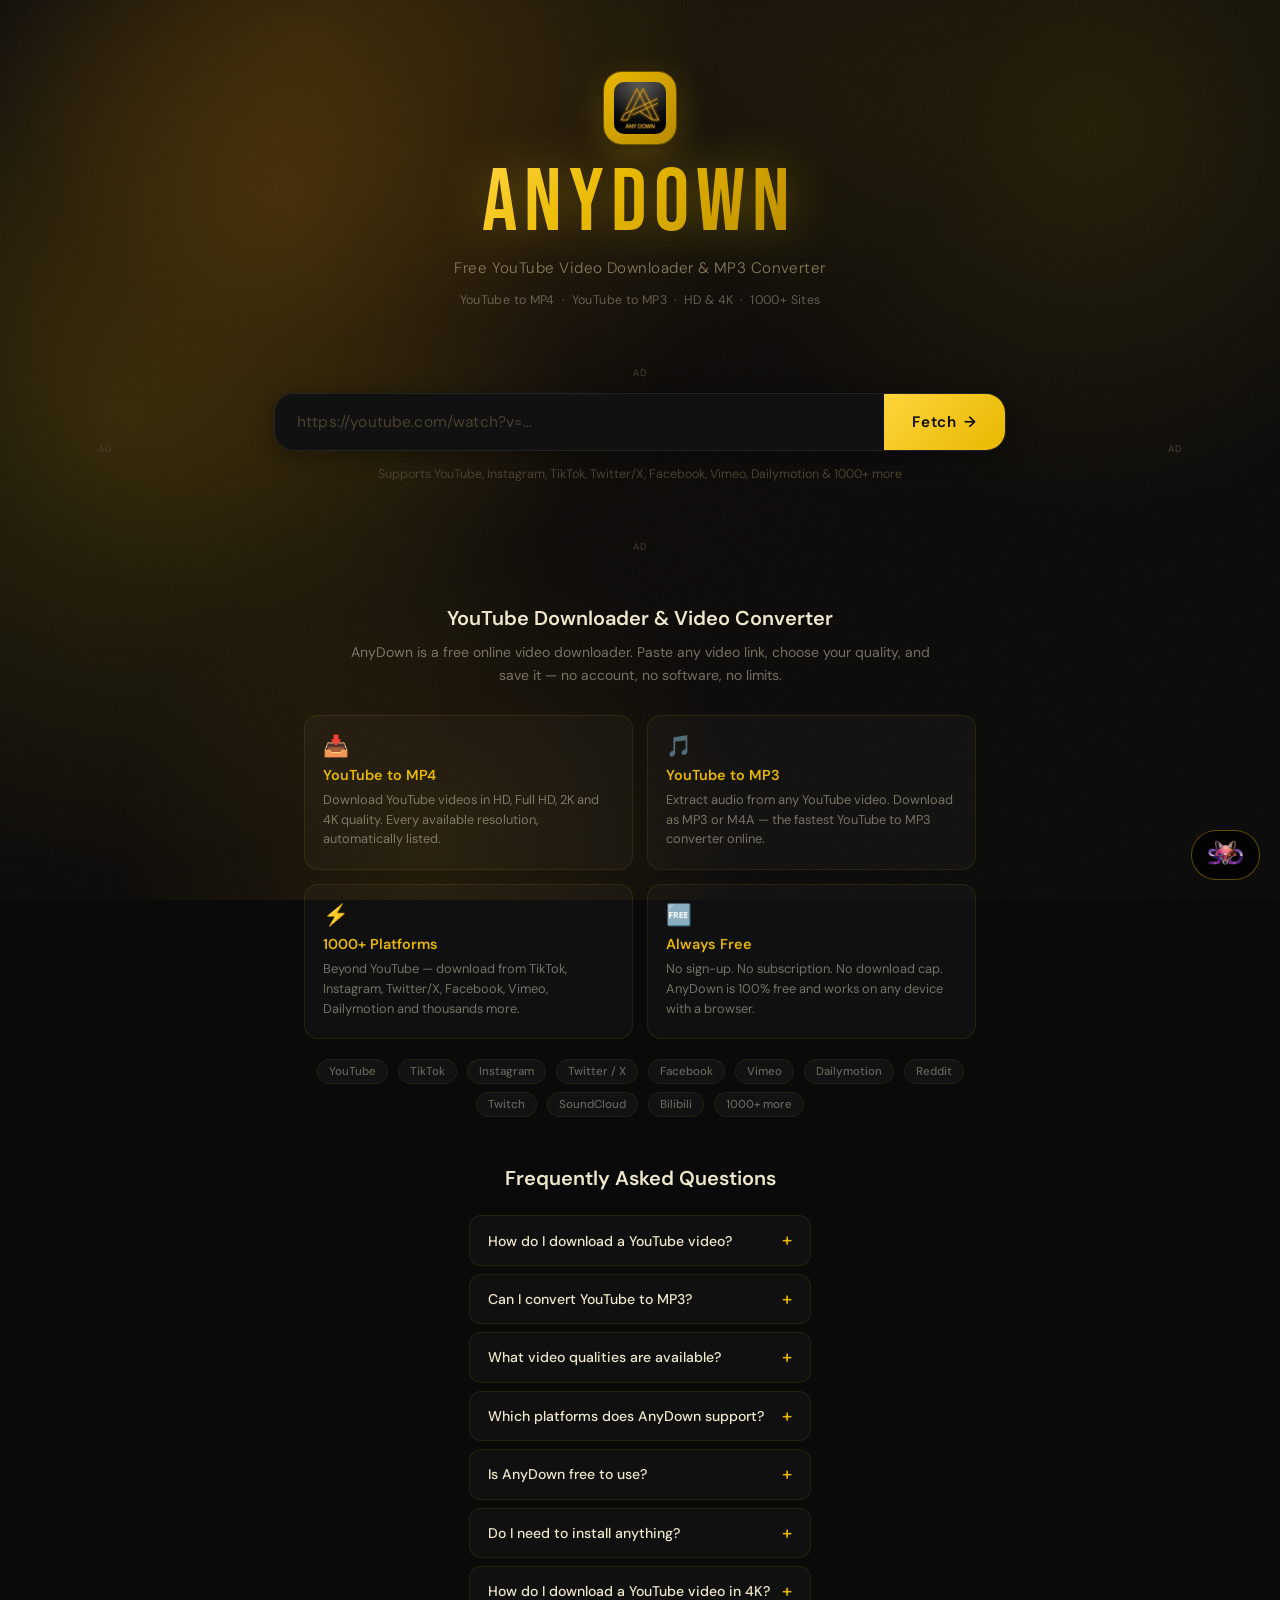
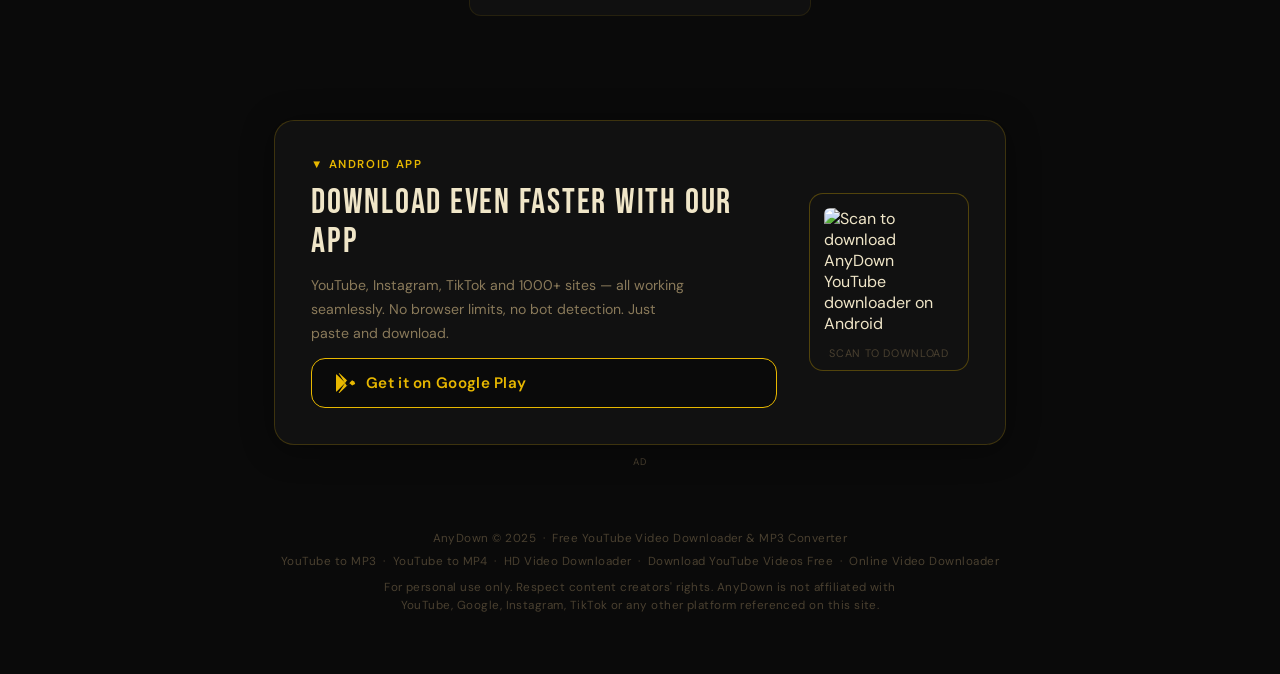
==== commit 7967d184: "Update index.html" ====
--- a/index.html
+++ b/index.html
@@ -40,9 +40,11 @@
   <!-- ============================================ -->
   <!-- PRIMARY META TAGS                            -->
   <!-- ============================================ -->
-  <title>AnyDown – Free YouTube Video Downloader | YouTube to MP3 &amp; MP4 Converter</title>
-  <meta name="title" content="AnyDown – Free YouTube Video Downloader | YouTube to MP3 &amp; MP4 Converter" />
-  <meta name="description" content="Download YouTube videos in HD, 1080p &amp; 4K. Convert YouTube to MP3 or MP4 instantly. Free, no registration required. Supports TikTok, Instagram, Twitter &amp; 1000+ platforms." />
+  <!-- Title: 55 chars — within Bing's 65-char limit and Google's ~60-char threshold -->
+  <title>AnyDown – YouTube Downloader | Free MP3 &amp; MP4 Converter</title>
+  <meta name="title" content="AnyDown – YouTube Downloader | Free MP3 &amp; MP4 Converter" />
+  <!-- Description: 148 chars — within Bing's 160-char limit -->
+  <meta name="description" content="Download YouTube videos in HD, 1080p &amp; 4K. Convert to MP3 or MP4 instantly. Free, no registration. Supports TikTok, Instagram, Twitter &amp; 1000+ sites." />
   <meta name="keywords" content="youtube downloader, youtube video downloader, youtube to mp3, youtube to mp4, download youtube videos, free youtube downloader, hd video downloader, online video downloader, youtube mp3 converter, mp4 downloader, best youtube downloader, 4k video downloader, instagram video downloader, tiktok downloader, twitter video downloader, mp3 downloader, free video downloader, download audio from youtube, video converter online, download youtube videos free" />
   <meta name="author" content="AnyDown by SilverFox Dynamics" />
   <meta name="robots" content="index, follow, max-snippet:-1, max-image-preview:large, max-video-preview:-1" />
@@ -262,13 +264,35 @@
   <link rel="dns-prefetch" href="https://walkingdrunkard.com" />
 
   <!-- ============================================ -->
-  <!-- ADSTERRA SMARTLINK CONFIGURATION             -->
-  <!-- ============================================ -->
-  <script>
-    window.ADSTERRA_CONFIG = {
-      smartlinkUrl: 'https://walkingdrunkard.com/hmsgefqpcn?key=4d6e7561a3b59bff0fdc75b8e69f21e9'
-    };
-  </script>
+  <!-- ADSTERRA SMARTLINK — DISABLED                -->
+  <!-- ============================================ -->
+  <!--
+    ⚠️  THIS SMARTLINK WAS THE CAUSE OF THE GOOGLE "DECEPTIVE PAGES" FLAG.
+
+    Adsterra's direct-link / smartlink format works by redirecting users
+    (or opening a new tab) to an Adsterra-controlled URL whose final
+    destination changes dynamically. Google Safe Browsing crawled that
+    destination URL and found deceptive content, then flagged YOUR site
+    as the origin.
+
+    DO NOT re-enable this until:
+      1. You have clicked "Request Review" in Google Search Console.
+      2. Google has cleared the Safe Browsing warning (usually 3–7 days).
+      3. You have confirmed with Adsterra that the smartlink destination
+         is clean and will not redirect to phishing/malware pages.
+
+    Standard banner display ads (the atOptions iframe scripts below) are
+    NOT affected and can remain active — they render in a sandboxed iframe
+    and do not redirect the parent page.
+
+    To re-enable: uncomment the <script> block below and remove this note.
+
+    <script>
+      window.ADSTERRA_CONFIG = {
+        smartlinkUrl: 'https://walkingdrunkard.com/hmsgefqpcn?key=4d6e7561a3b59bff0fdc75b8e69f21e9'
+      };
+    </script>
+  -->
 
   <link rel="icon" href="favicon.png" type="image/x-icon" />
   <link rel="stylesheet" href="style.css" />
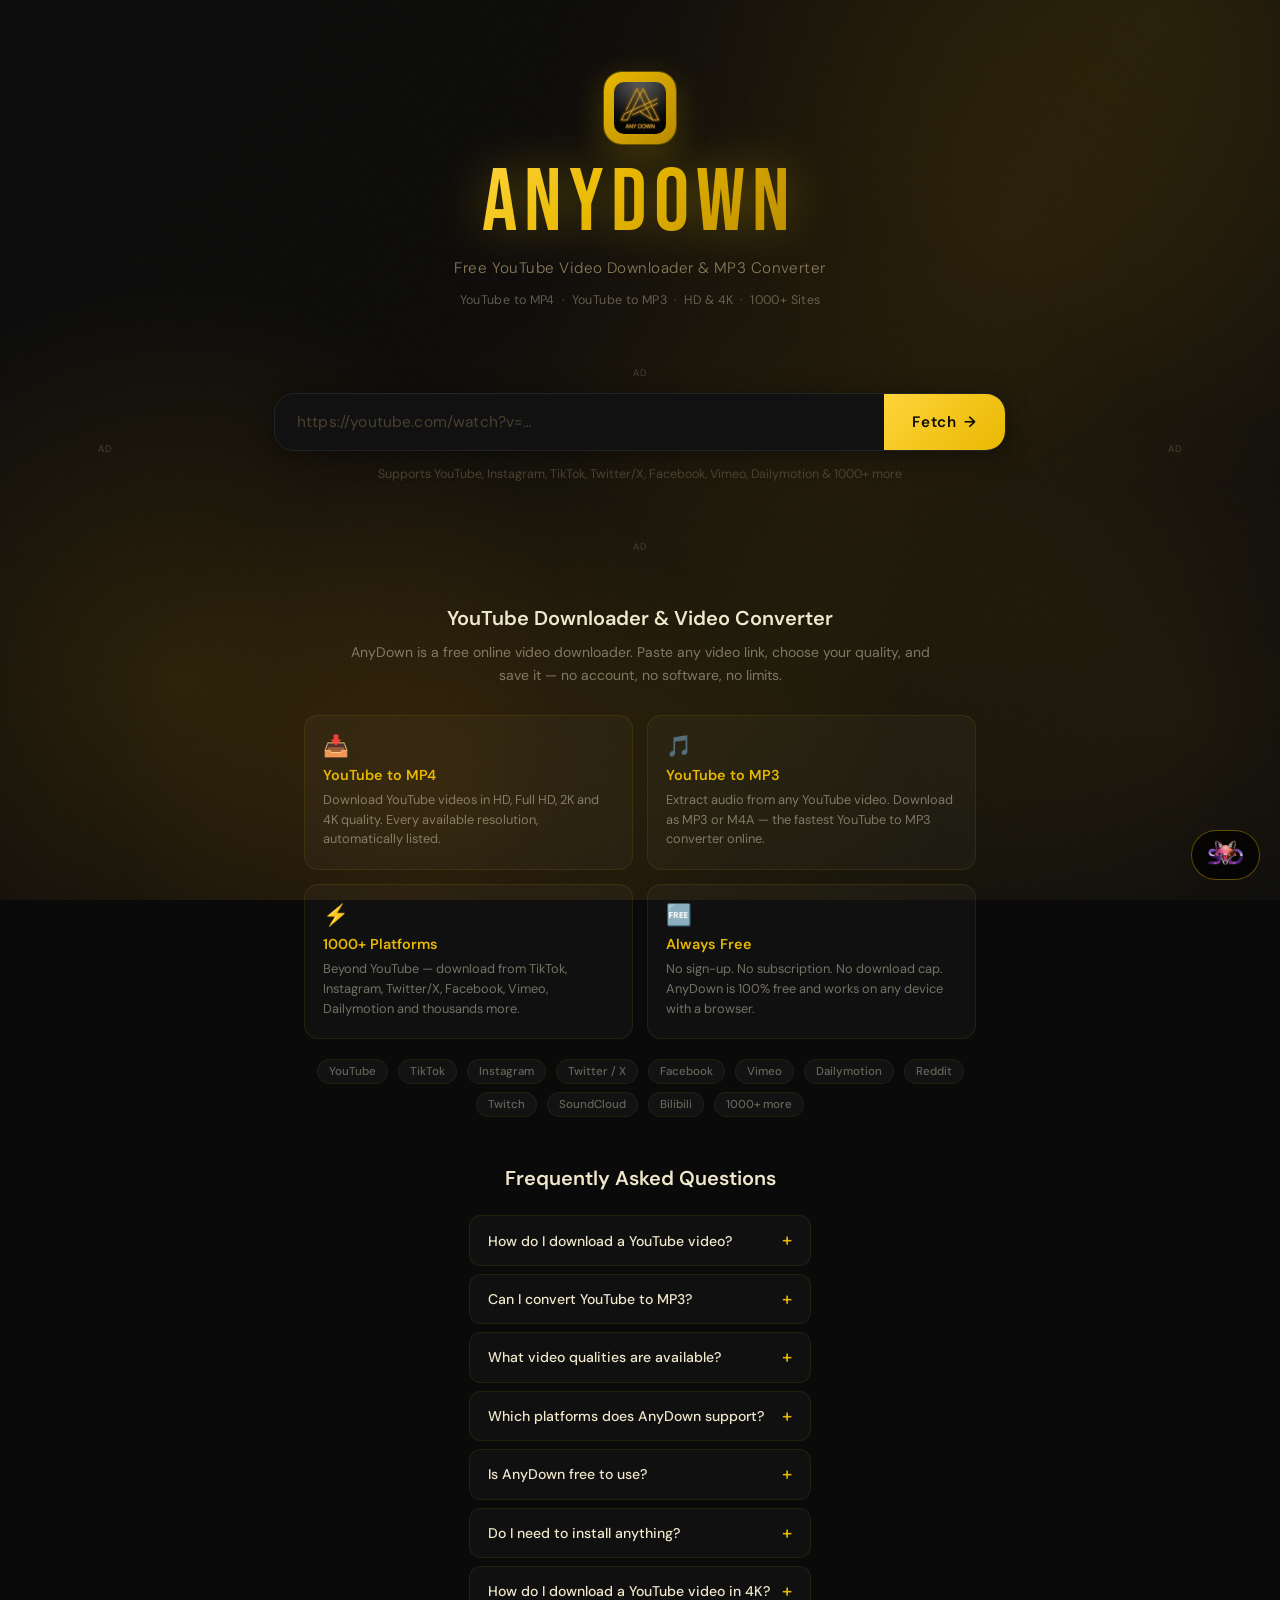
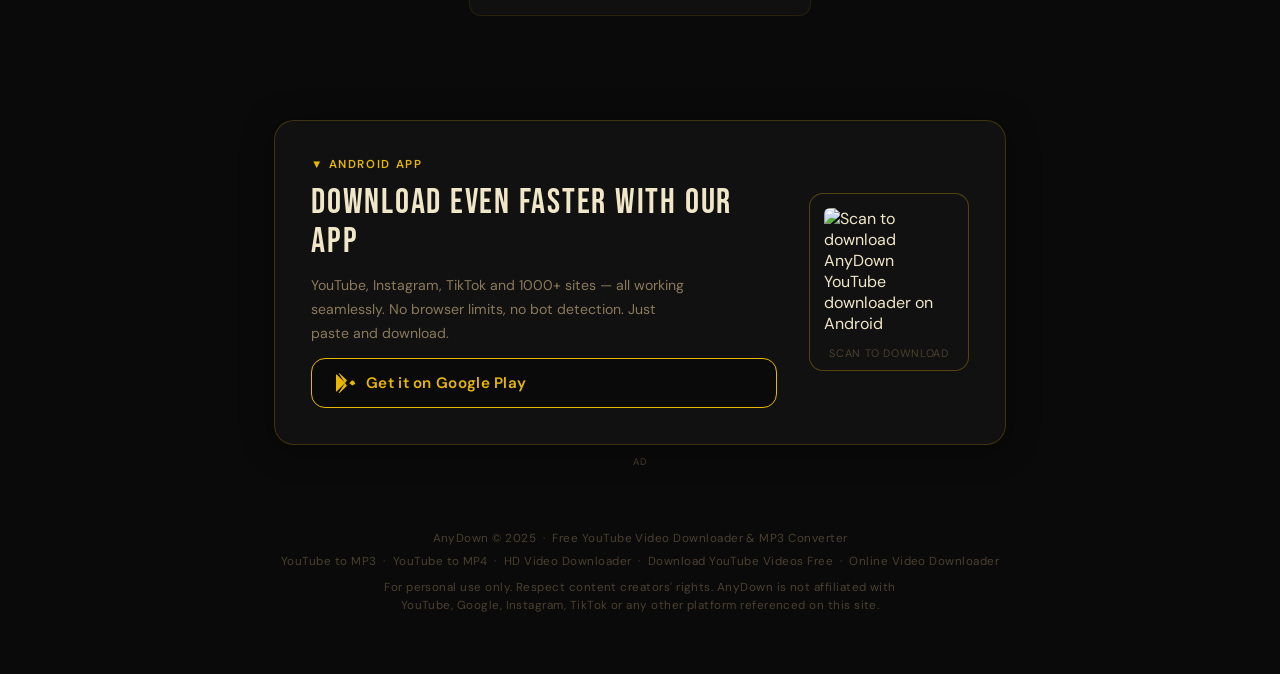
==== commit 09e560b9: "Update index.html" ====
--- a/index.html
+++ b/index.html
@@ -676,6 +676,52 @@
       margin-left: auto;
       margin-right: auto;
     }
+    /* ============================================================
+       LAYOUT ORDER FIX — search input above SEO sections
+       ============================================================
+       style.css defines .wrapper as a flex column and sets order
+       values on the original sections. The new SEO sections added
+       for SEO (seo-features, platforms-strip, faq-section) had no
+       order property, so they fell to the flex default of order:0
+       and rendered BEFORE sections with order:1+ — pushing the
+       search input below them on mobile and in PWA standalone mode.
+
+       Fix: explicitly set order on every direct .wrapper child.
+       The child combinator (>) gives higher specificity than the
+       single-class selectors in style.css so this always wins.
+       ============================================================ */
+    .wrapper {
+      display: flex;
+      flex-direction: column;
+      align-items: stretch;
+    }
+    .wrapper > .header              { order: 1; }
+    .wrapper > .leaderboard-wrap    { order: 2; }
+    .wrapper > .search-section      { order: 3; }
+    .wrapper > .result-section      { order: 4; }
+    .wrapper > .soft-ad-break       { order: 5; }
+    .wrapper > .seo-features        { order: 6; }
+    .wrapper > .platforms-strip     { order: 7; }
+    .wrapper > .faq-section         { order: 8; }
+    .wrapper > .app-banner          { order: 9; }
+    .wrapper > .desktop-banner-wrap { order: 10; }
+    .wrapper > .footer              { order: 11; }
+
+    /* PWA standalone mode: same order, apply safe-area padding to footer */
+    @media (display-mode: standalone) {
+      .wrapper > .header              { order: 1; }
+      .wrapper > .leaderboard-wrap    { order: 2; }
+      .wrapper > .search-section      { order: 3; }
+      .wrapper > .result-section      { order: 4; }
+      .wrapper > .soft-ad-break       { order: 5; }
+      .wrapper > .seo-features        { order: 6; }
+      .wrapper > .platforms-strip     { order: 7; }
+      .wrapper > .faq-section         { order: 8; }
+      .wrapper > .app-banner          { order: 9; }
+      .wrapper > .desktop-banner-wrap { order: 10; }
+      .wrapper > .footer              { order: 11; padding-bottom: calc(16px + env(safe-area-inset-bottom)); }
+    }
+
   </style>
 </head>
 <body>
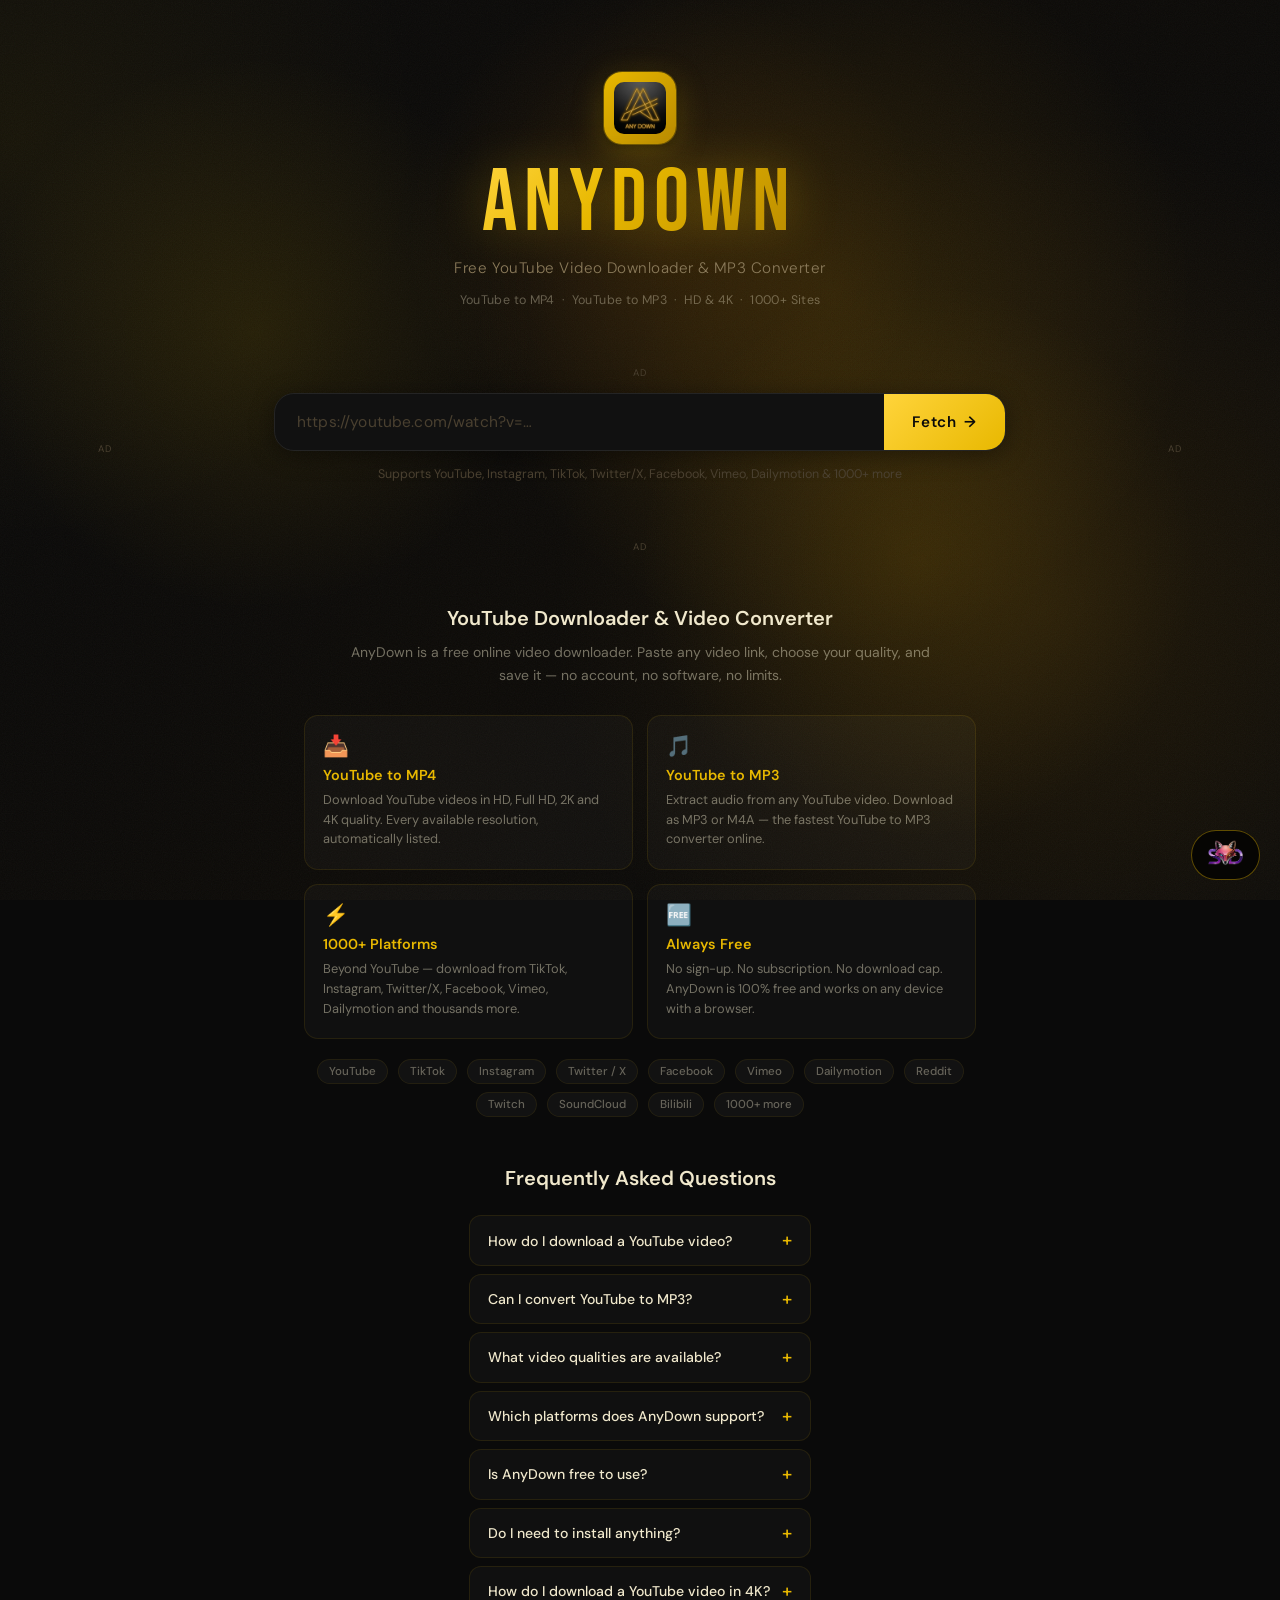
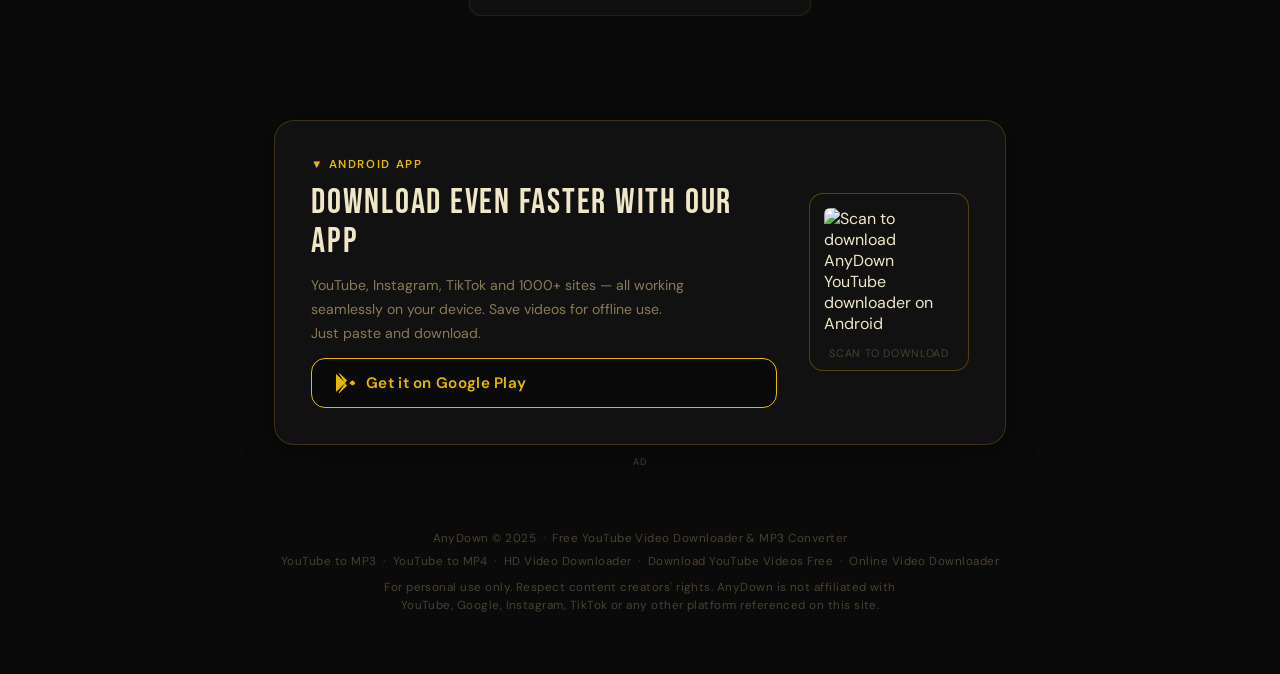
==== commit 3fac4f03: "fix: remove bot-circumvention language, improve Bing compliance and error messages" ====
--- a/index.html
+++ b/index.html
@@ -668,7 +668,7 @@
     .footer-legal {
       font-family: 'DM Sans', sans-serif;
       font-size: 0.68rem;
-      color: rgba(240, 232, 204, 0.16);
+      color: rgba(240, 232, 204, 0.40);
       margin: 8px 0 0;
       line-height: 1.55;
       text-align: center;
@@ -844,13 +844,13 @@
       </div>
       <div class="state-error" id="stateError" hidden>
         <div class="error-icon">✕</div>
-        <p class="error-msg" id="errorMsg">Something went wrong. Please check the URL and try again.</p>
+        <p class="error-msg" id="errorMsg">This URL doesn't appear to be supported. Please paste a full video link and try again.</p>
       </div>
       <div class="state-yt-busy" id="stateYtBusy" hidden>
         <div class="yt-busy-card">
           <div class="yt-busy-icon"><svg viewBox="0 0 48 48" fill="none" xmlns="http://www.w3.org/2000/svg" width="44" height="44"><rect width="48" height="48" rx="12" fill="#E8B800" opacity="0.12"/><path d="M34.5 16.8C34.2 15.7 33.3 14.8 32.2 14.5C30.2 14 24 14 24 14C24 14 17.8 14 15.8 14.5C14.7 14.8 13.8 15.7 13.5 16.8C13 18.8 13 24 13 24C13 24 13 29.2 13.5 31.2C13.8 32.3 14.7 33.2 15.8 33.5C17.8 34 24 34 24 34C24 34 30.2 34 32.2 33.5C33.3 33.2 34.2 32.3 34.5 31.2C35 29.2 35 24 35 24C35 24 35 18.8 34.5 16.8Z" fill="#E8B800"/><path d="M21 28.5L28.5 24L21 19.5V28.5Z" fill="#0A0A0A"/></svg></div>
           <h3 class="yt-busy-title">YouTube is a bit busy right now</h3>
-          <p class="yt-busy-desc">Our web server can't reach YouTube at the moment due to bot protection. For instant YouTube downloads, use our free Android app — it works perfectly.</p>
+          <p class="yt-busy-desc">Our web server can't reach YouTube at the moment due to platform access restrictions. For seamless YouTube downloads, use our free Android app — it works perfectly.</p>
           <a href="https://play.google.com/store/apps/details?id=com.any.down.video.downloader.videodownloader" target="_blank" rel="noopener noreferrer" class="playstore-btn"><svg viewBox="0 0 24 24" width="20" height="20" fill="currentColor"><path d="M3.18 23.76c.3.17.64.24.98.2l12.49-11.9-3.47-3.47L3.18 23.76zM.48 1.6A1.5 1.5 0 0 0 0 2.7v18.6c0 .43.17.83.48 1.1l.08.08 10.43-10.43v-.25L.56 1.52.48 1.6zM22.3 10.5l-2.97-1.69-3.3 3.14 3.3 3.15 3-1.71c.85-.48.85-1.27-.03-1.89zM4.16.24L16.65 12.1l-3.47 3.47L3.18.44A1.2 1.2 0 0 1 4.16.24z"/></svg>Get it on Google Play</a>
           <p class="yt-busy-hint">Free · No ads · Works on all Android devices</p>
         </div>
@@ -859,7 +859,7 @@
         <div class="yt-busy-card">
           <div class="yt-busy-icon"><svg viewBox="0 0 48 48" fill="none" xmlns="http://www.w3.org/2000/svg" width="44" height="44"><rect width="48" height="48" rx="12" fill="#E8B800" opacity="0.12"/><path d="M24 4C12.954 4 4 12.954 4 24s8.954 20 20 20 20-8.954 20-20S35.046 4 24 4zm-4 28h-4V16h4v16zm12 0h-4V16h4v16z" fill="#E8B800"/><rect x="16" y="16" width="16" height="16" fill="#0A0A0A"/></svg></div>
           <h3 class="yt-busy-title">Instagram is a bit busy right now</h3>
-          <p class="yt-busy-desc">Our web server can't reach Instagram at the moment due to rate limiting or bot protection. For instant Instagram downloads, use our free Android app — it works perfectly.</p>
+          <p class="yt-busy-desc">Our web server can't reach Instagram at the moment due to platform rate limits. For seamless Instagram downloads, use our free Android app — it works perfectly.</p>
           <a href="https://play.google.com/store/apps/details?id=com.any.down.video.downloader.videodownloader" target="_blank" rel="noopener noreferrer" class="playstore-btn"><svg viewBox="0 0 24 24" width="20" height="20" fill="currentColor"><path d="M3.18 23.76c.3.17.64.24.98.2l12.49-11.9-3.47-3.47L3.18 23.76zM.48 1.6A1.5 1.5 0 0 0 0 2.7v18.6c0 .43.17.83.48 1.1l.08.08 10.43-10.43v-.25L.56 1.52.48 1.6zM22.3 10.5l-2.97-1.69-3.3 3.14 3.3 3.15 3-1.71c.85-.48.85-1.27-.03-1.89zM4.16.24L16.65 12.1l-3.47 3.47L3.18.44A1.2 1.2 0 0 1 4.16.24z"/></svg>Get it on Google Play</a>
           <p class="yt-busy-hint">Free · No ads · Works on all Android devices</p>
         </div>
@@ -989,7 +989,7 @@
         <div class="app-banner-text">
           <p class="app-banner-eyebrow">▼ Android App</p>
           <h2 class="app-banner-title">Download even faster with our app</h2>
-          <p class="app-banner-desc">YouTube, Instagram, TikTok and 1000+ sites — all working seamlessly. No browser limits, no bot detection. Just paste and download.</p>
+          <p class="app-banner-desc">YouTube, Instagram, TikTok and 1000+ sites — all working seamlessly on your device. Save videos for offline use. Just paste and download.</p>
           <a href="https://play.google.com/store/apps/details?id=com.any.down.video.downloader.videodownloader" target="_blank" rel="noopener noreferrer" class="playstore-btn playstore-btn--dark"><svg viewBox="0 0 24 24" width="20" height="20" fill="currentColor"><path d="M3.18 23.76c.3.17.64.24.98.2l12.49-11.9-3.47-3.47L3.18 23.76zM.48 1.6A1.5 1.5 0 0 0 0 2.7v18.6c0 .43.17.83.48 1.1l.08.08 10.43-10.43v-.25L.56 1.52.48 1.6zM22.3 10.5l-2.97-1.69-3.3 3.14 3.3 3.15 3-1.71c.85-.48.85-1.27-.03-1.89zM4.16.24L16.65 12.1l-3.47 3.47L3.18.44A1.2 1.2 0 0 1 4.16.24z"/></svg>Get it on Google Play</a>
         </div>
         <div class="app-banner-qr">
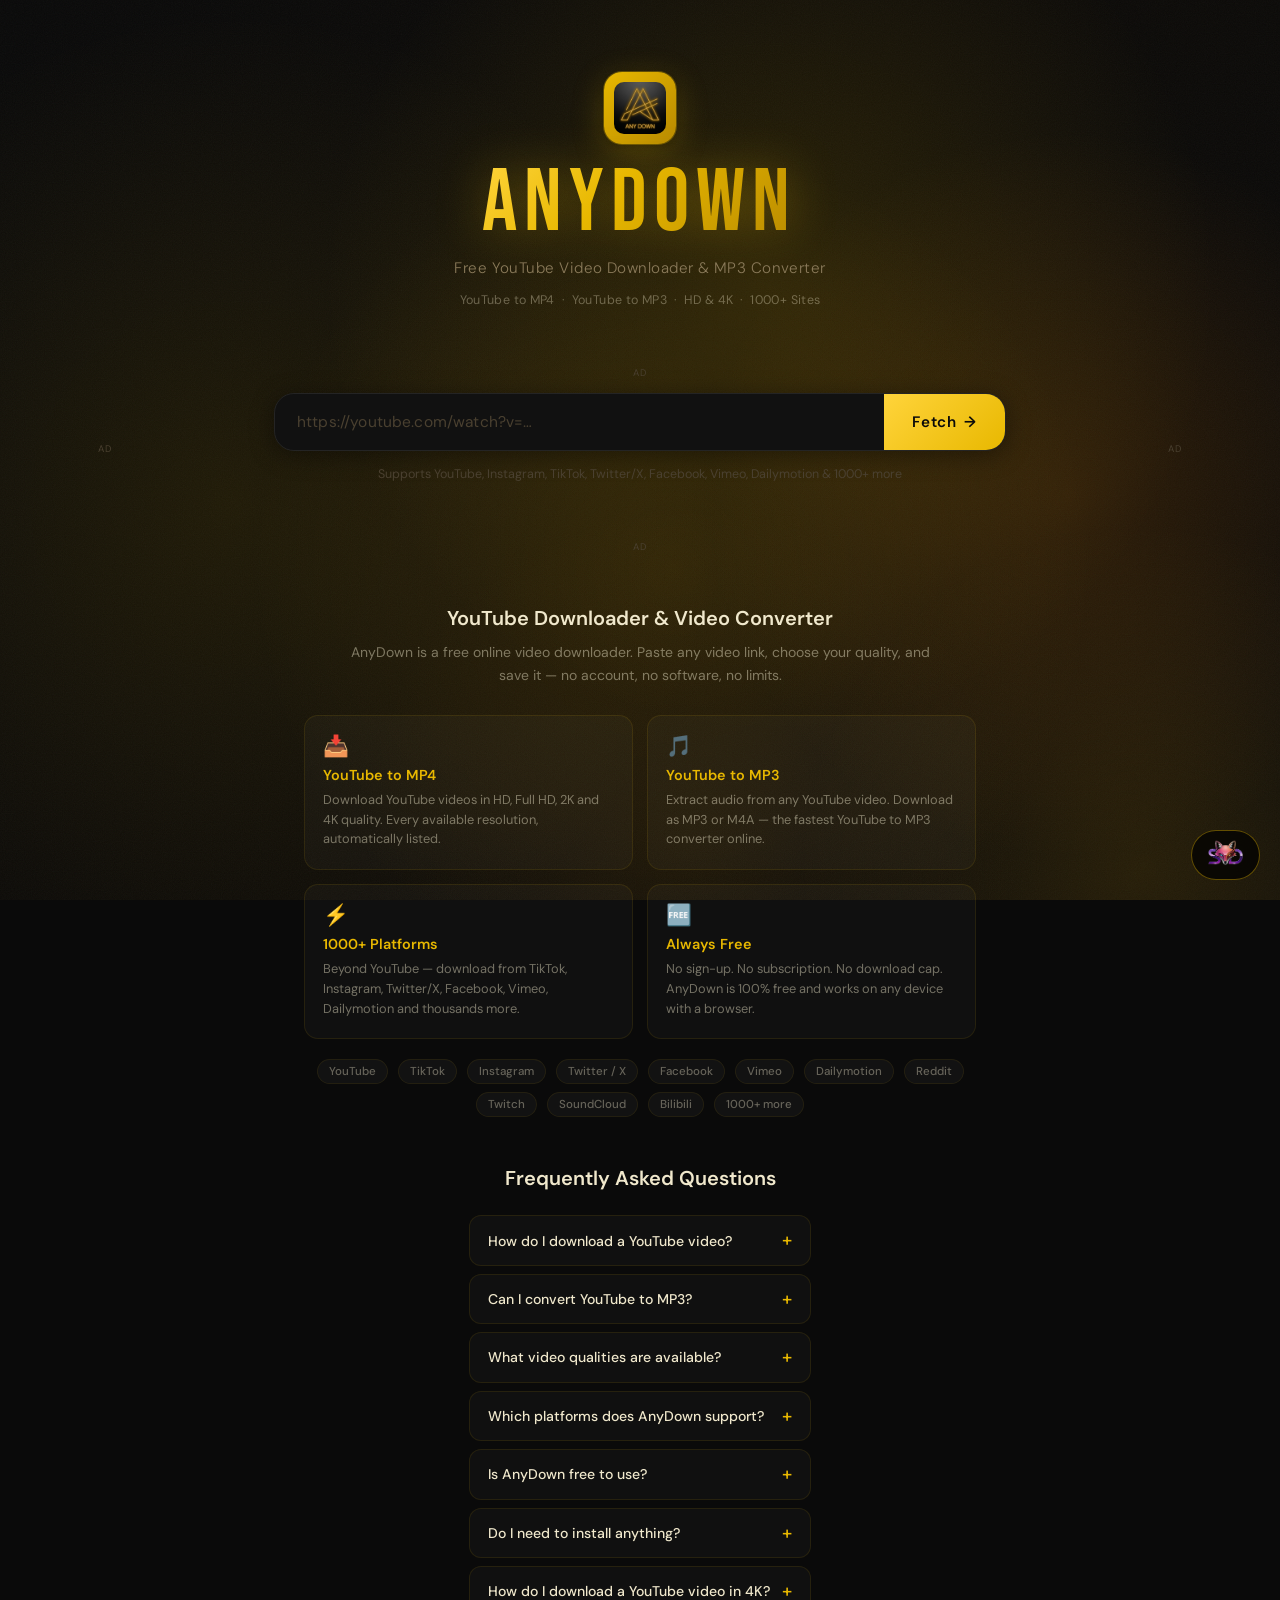
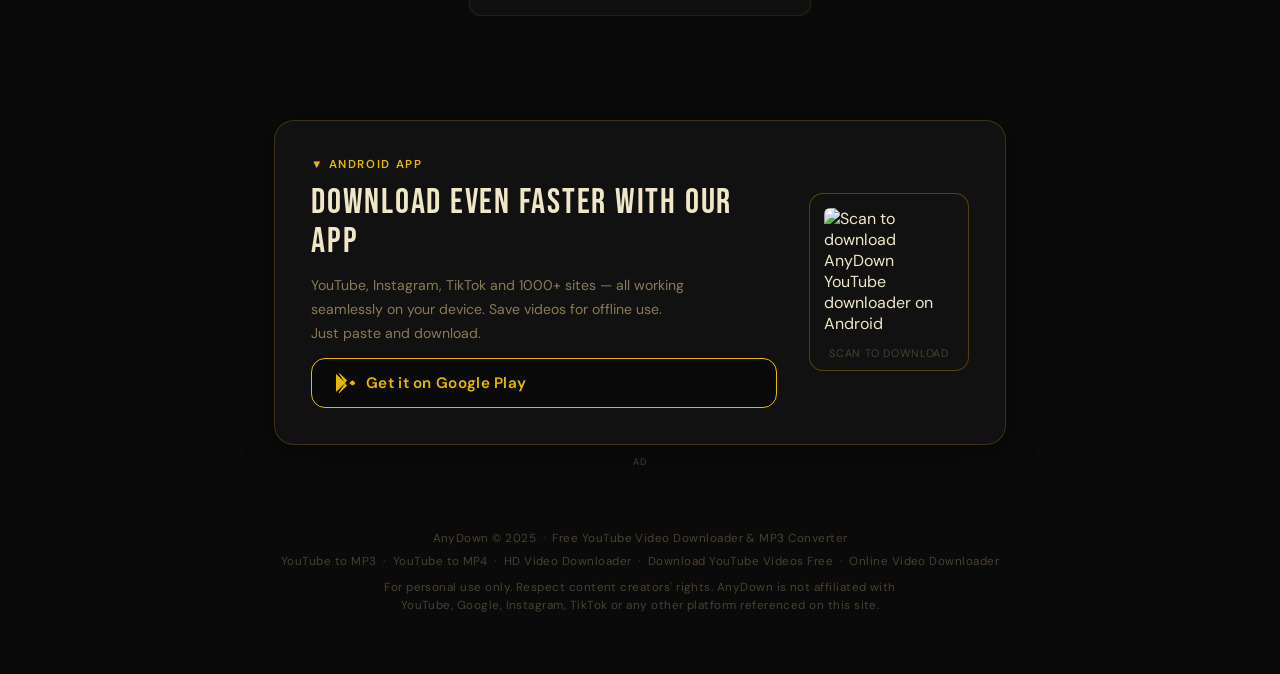
==== commit ed11bfe6: "ui: soften failure states to calm green retry messaging - Recolor .state-error from red/alarming to " ====
--- a/index.html
+++ b/index.html
@@ -843,8 +843,8 @@
         <p class="loading-text">Fetching video info…</p>
       </div>
       <div class="state-error" id="stateError" hidden>
-        <div class="error-icon">✕</div>
-        <p class="error-msg" id="errorMsg">This URL doesn't appear to be supported. Please paste a full video link and try again.</p>
+        <div class="error-icon">↻</div>
+        <p class="error-msg" id="errorMsg">This is taking longer than usual. Please try again in a little while.</p>
       </div>
       <div class="state-yt-busy" id="stateYtBusy" hidden>
         <div class="yt-busy-card">
--- a/style.css
+++ b/style.css
@@ -267,15 +267,15 @@
   font-weight: 300;
 }
 
-/* ── Generic Error ── */
+/* ── Generic Notice (soft/retry-friendly, not alarming) ── */
 .state-error {
   display: flex;
   flex-direction: column;
   align-items: center;
   gap: 14px;
   padding: 48px 24px;
-  background: rgba(255, 60, 60, 0.06);
-  border: 1px solid rgba(255, 60, 60, 0.2);
+  background: rgba(74, 222, 128, 0.06);
+  border: 1px solid rgba(74, 222, 128, 0.2);
   border-radius: var(--radius-lg);
   text-align: center;
   animation: fadeUp 0.4s both;
@@ -284,16 +284,16 @@
   width: 44px;
   height: 44px;
   border-radius: 50%;
-  background: rgba(255, 60, 60, 0.15);
-  border: 1.5px solid rgba(255,60,60,0.4);
+  background: rgba(74, 222, 128, 0.15);
+  border: 1.5px solid rgba(74, 222, 128, 0.4);
   display: flex;
   align-items: center;
   justify-content: center;
   font-size: 1.1rem;
-  color: #FF6B6B;
+  color: #4ADE80;
 }
 .error-msg {
-  color: #FF9090;
+  color: #8FE8B0;
   font-size: 0.92rem;
   line-height: 1.6;
 }
